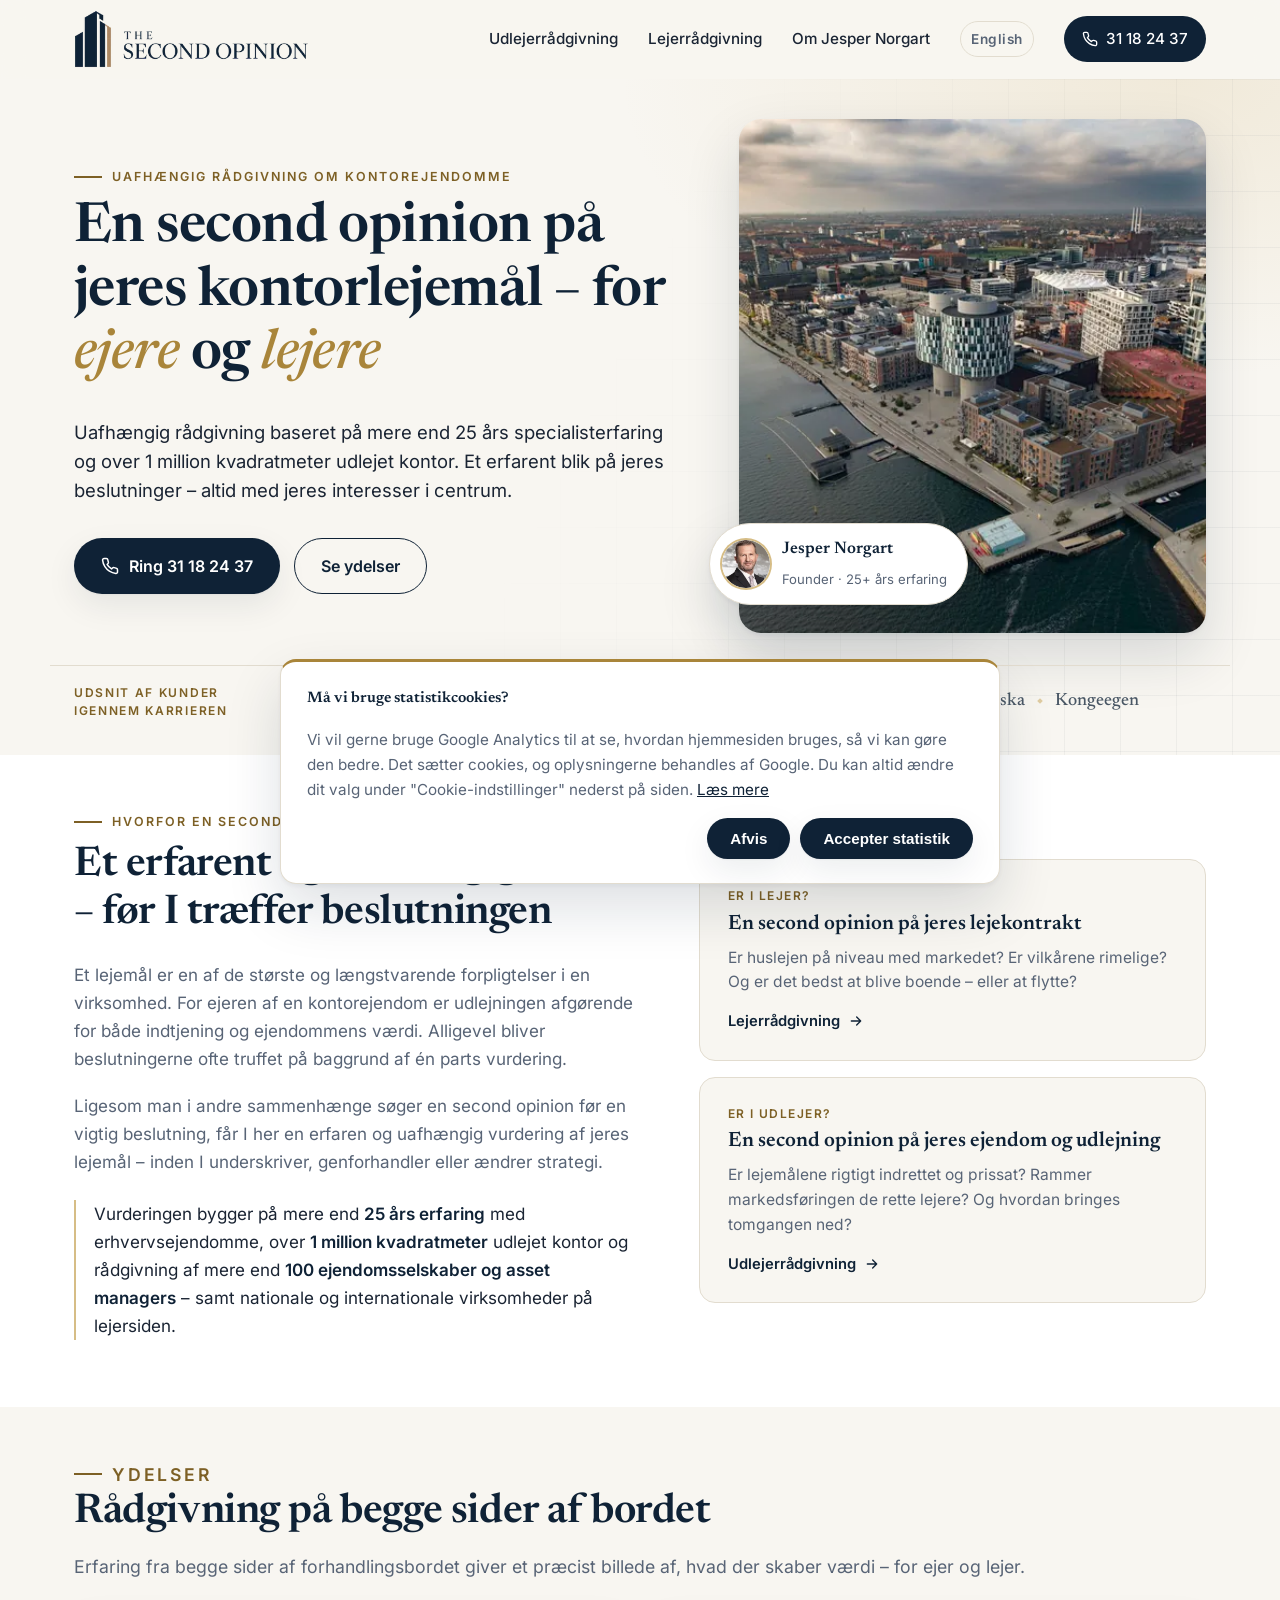
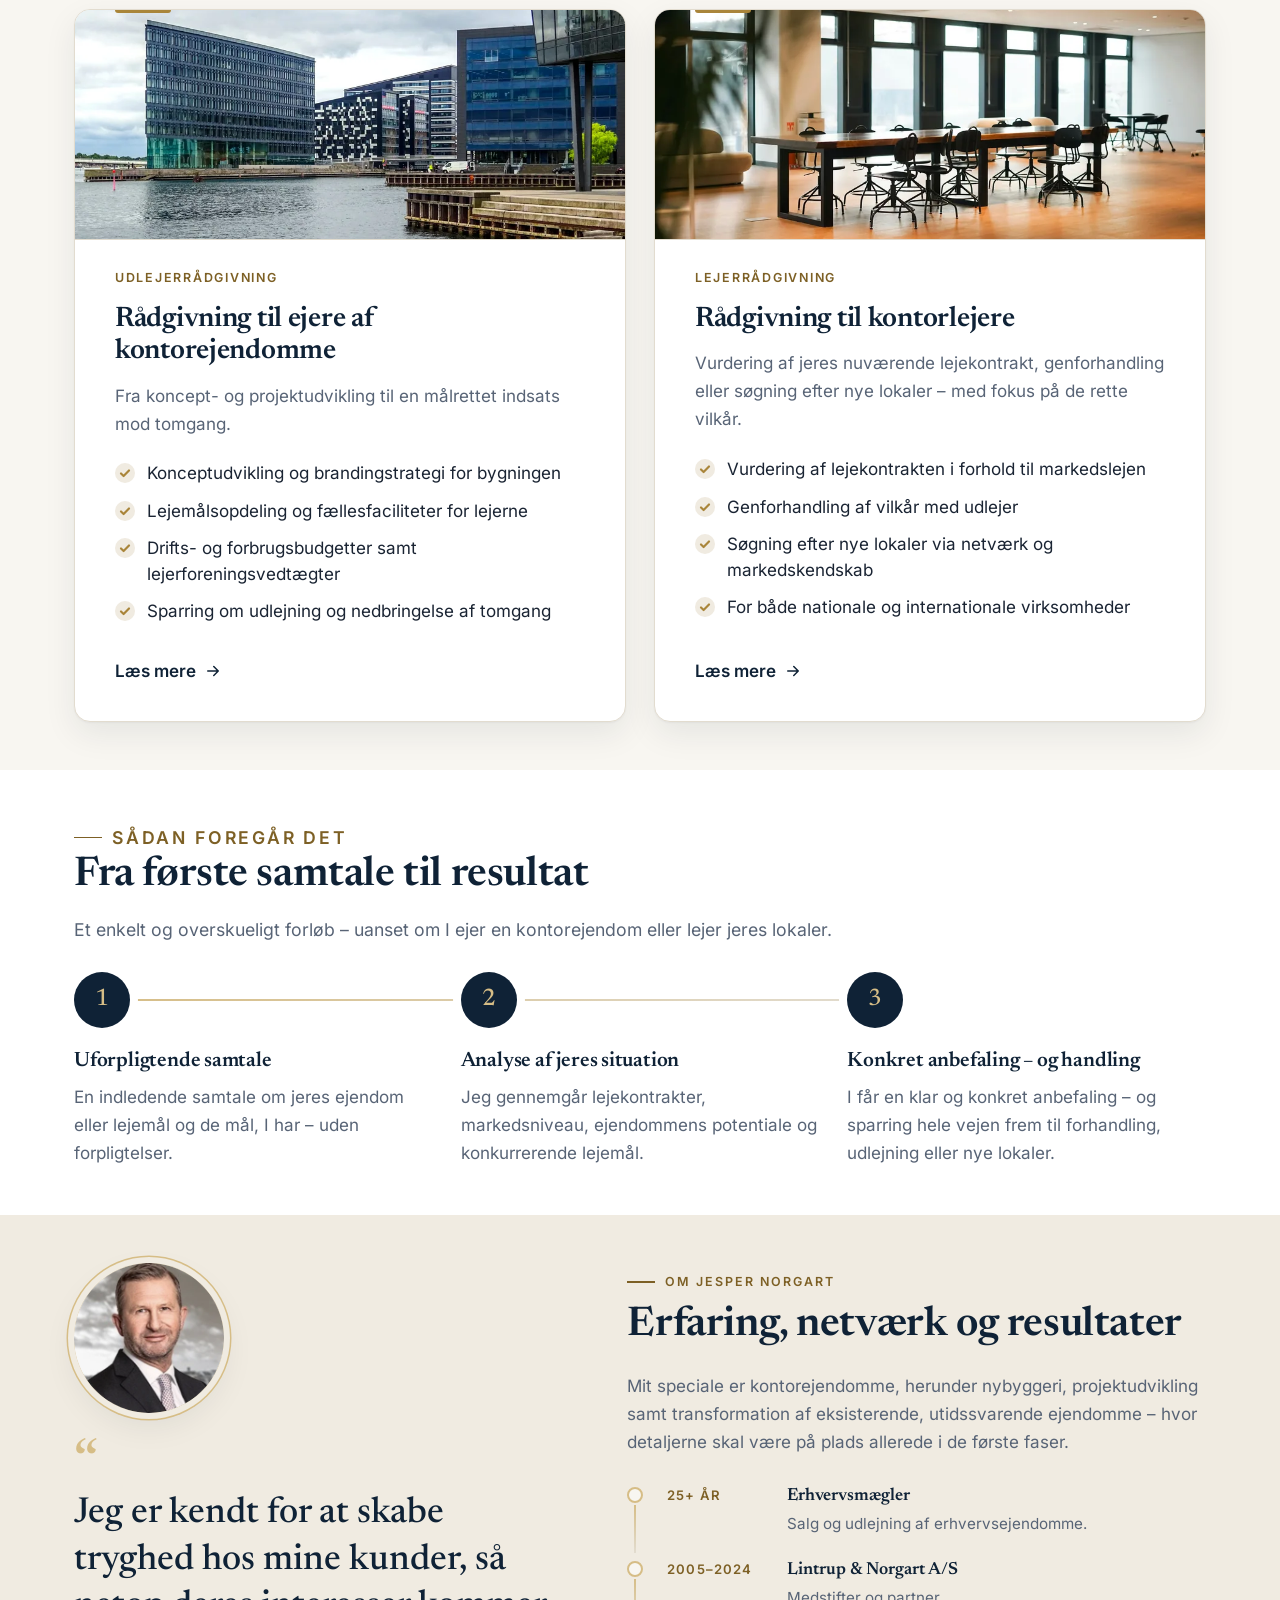
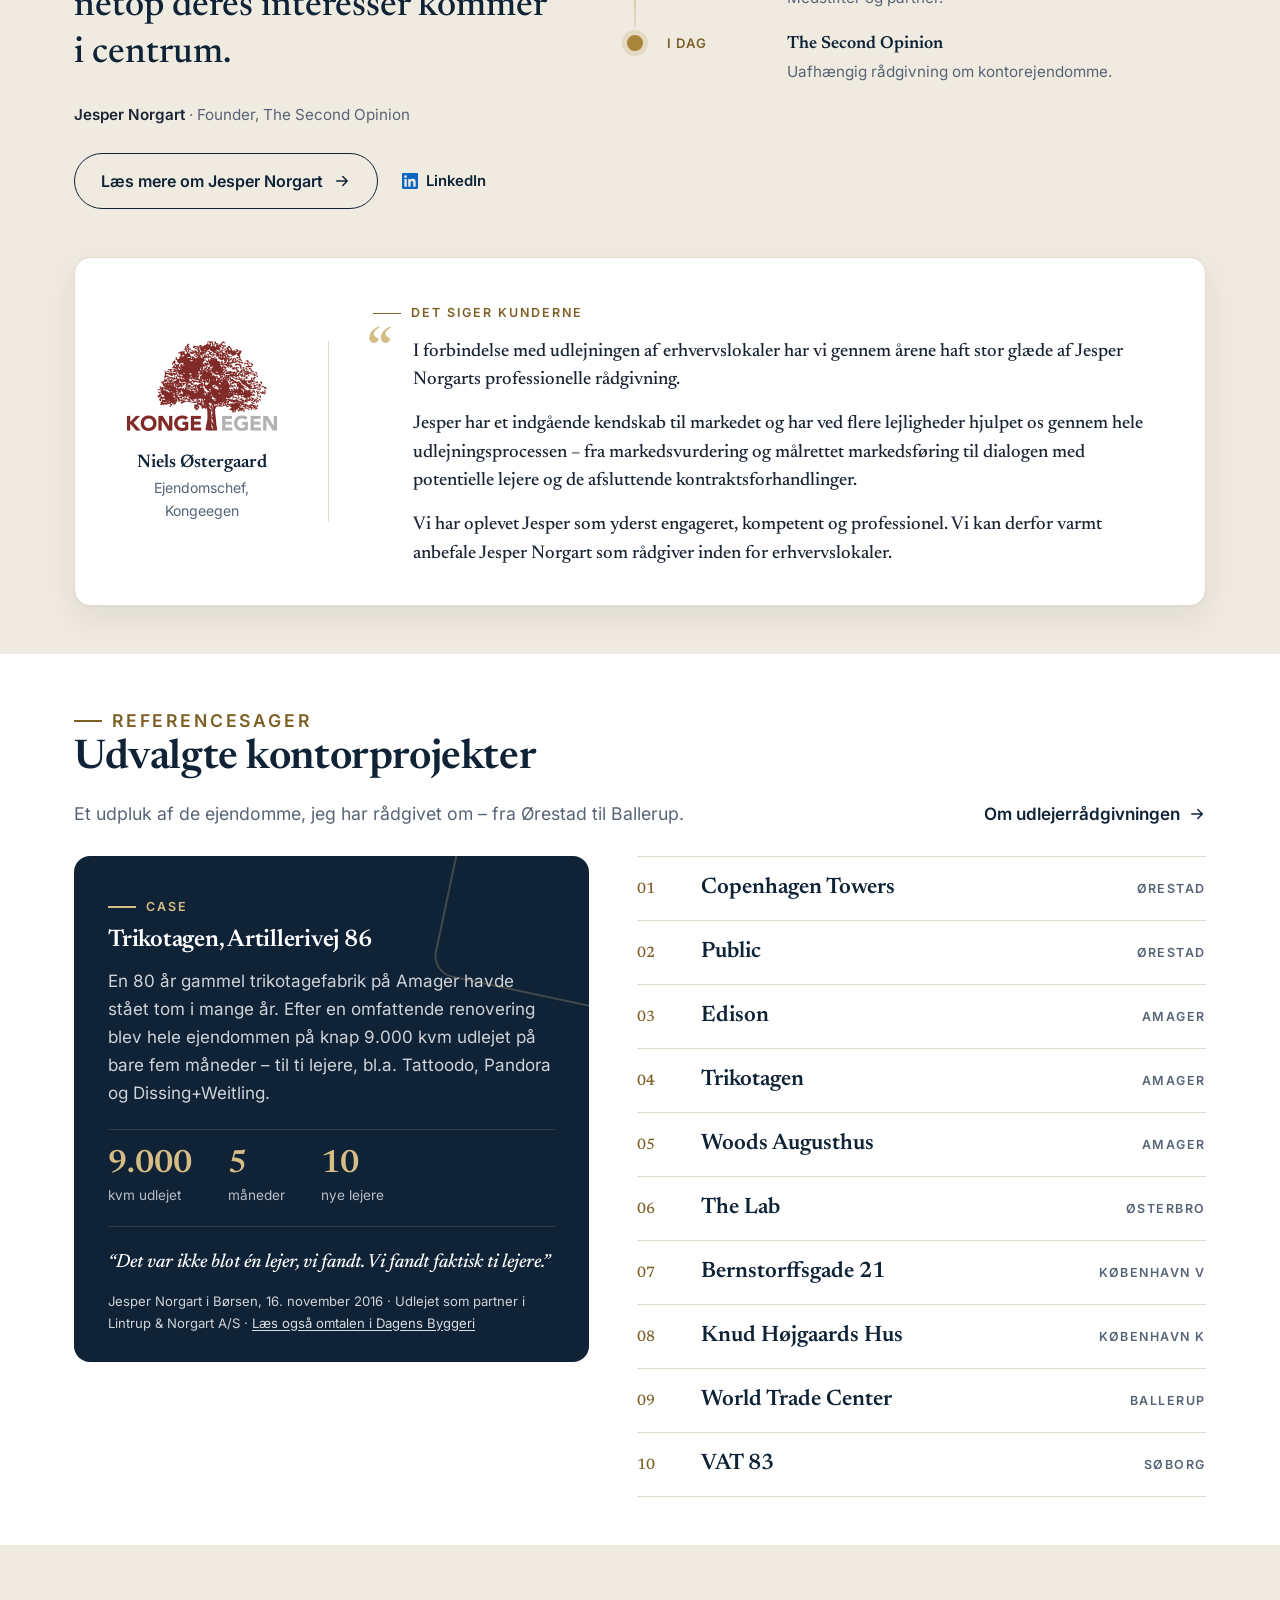
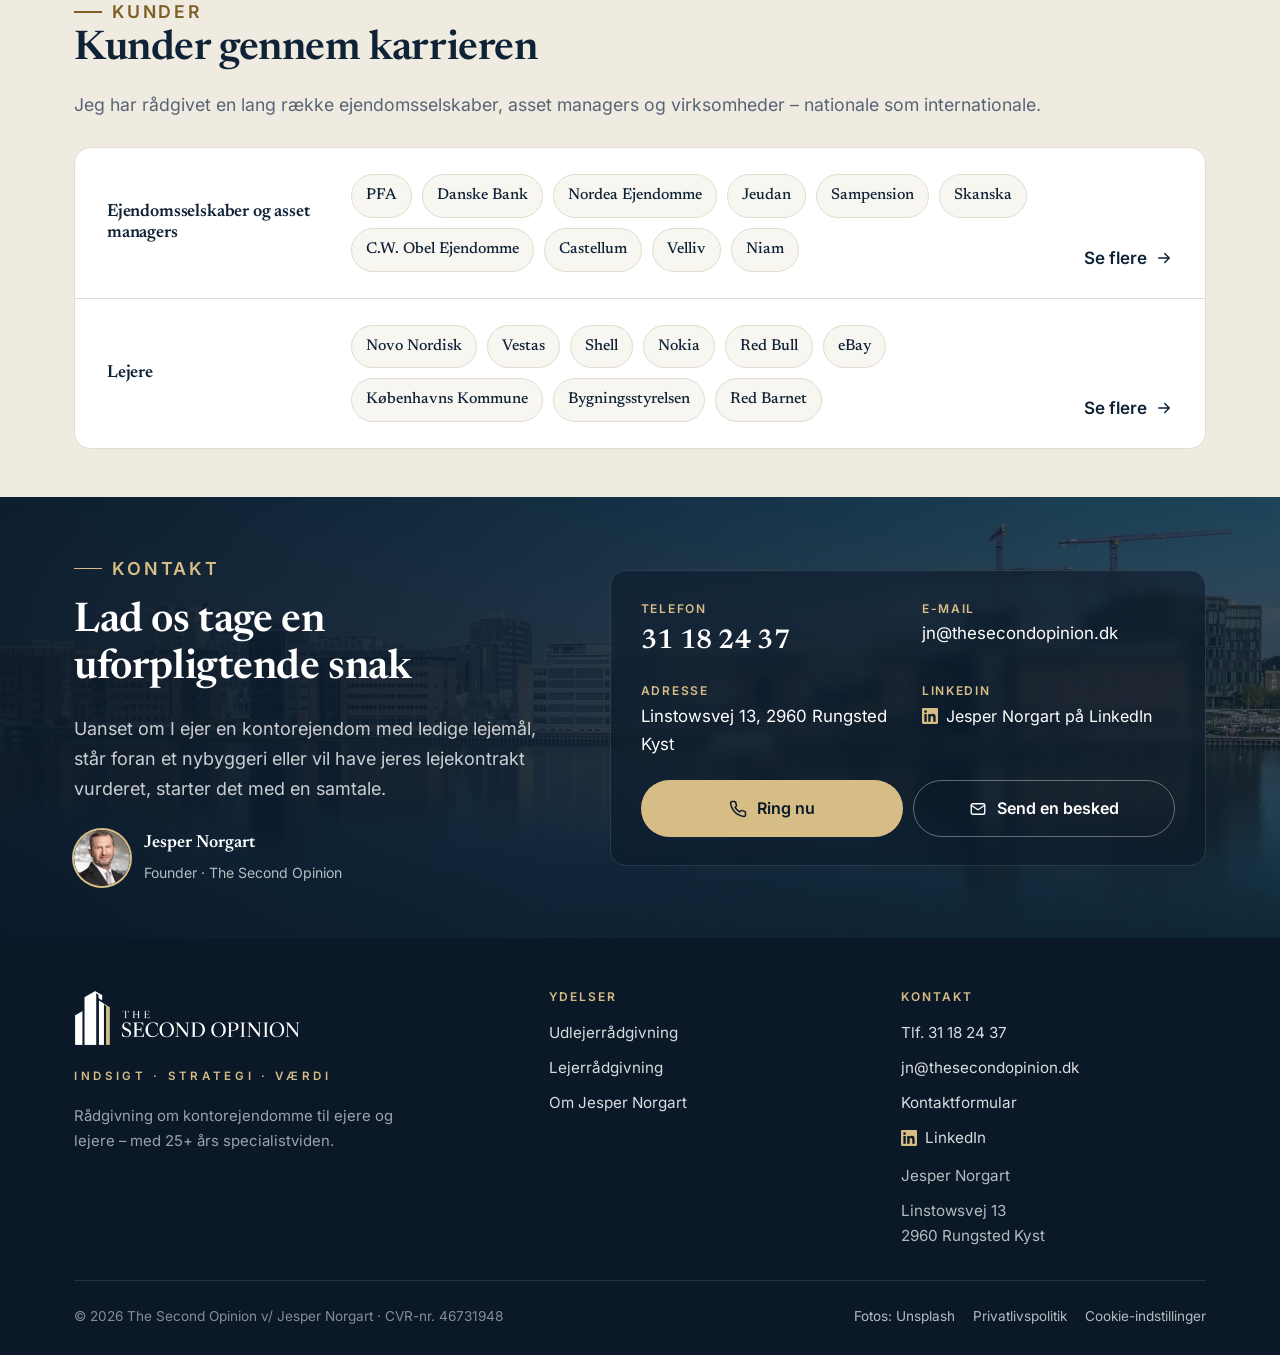
==== index.html @ 1f6c034c "Hurtigere LCP: hero-foto vises med det samme (ingen fade-in) Co-Authored-By: Claude Opus 5.5 <norepl" ====
<!DOCTYPE html>
<html lang="da" data-ga-id="G-QYL03WX1NE">
<head>
  <meta charset="UTF-8" />
  <meta name="viewport" content="width=device-width, initial-scale=1.0" />
  <title>The Second Opinion — Uafhængig rådgivning om kontorejendomme til ejere og lejere</title>
  <meta name="description" content="Uafhængig rådgivning om kontorejendomme til ejere og lejere. Over 25 års specialisterfaring og mere end 1 million kvadratmeter udlejet kontor – få en second opinion på jeres lejemål." />
  <link rel="canonical" href="https://thesecondopinion.dk/" />
  <meta name="theme-color" content="#0f2236" />
  <meta property="og:type" content="website" />
  <meta property="og:locale" content="da_DK" />
  <meta property="og:site_name" content="The Second Opinion" />
  <meta property="og:title" content="The Second Opinion — Uafhængig rådgivning om kontorejendomme til ejere og lejere" />
  <meta property="og:description" content="Uafhængig rådgivning om kontorejendomme til ejere og lejere. Over 25 års specialisterfaring og mere end 1 million kvadratmeter udlejet kontor – få en second opinion på jeres lejemål." />
  <meta property="og:url" content="https://thesecondopinion.dk/" />
  <meta property="og:image" content="https://thesecondopinion.dk/assets/og-image-v9.jpg" />
  <meta property="og:image:width" content="1200" />
  <meta property="og:image:height" content="630" />
  <meta name="twitter:card" content="summary_large_image" />
  <link rel="icon" type="image/png" sizes="32x32" href="/assets/favicon-32.png" />
  <link rel="icon" type="image/png" sizes="64x64" href="/assets/favicon-64.png" />
  <link rel="apple-touch-icon" href="/assets/apple-touch-icon.png" />
  <link rel="preload" href="/assets/fonts/inter-2.woff2" as="font" type="font/woff2" crossorigin />
  <link rel="preload" href="/assets/fonts/newsreader-6.woff2" as="font" type="font/woff2" crossorigin />
  <link rel="stylesheet" href="/style.min.css?v=dd72f97f" />
  <script>document.documentElement.classList.add('js');</script>
  <link rel="alternate" hreflang="da" href="https://thesecondopinion.dk/" />
  <link rel="alternate" hreflang="en" href="https://thesecondopinion.dk/en" />
  <link rel="preload" as="image" href="/assets/foto/nordhavn-1600.webp" imagesrcset="/assets/foto/nordhavn-640.webp 640w, /assets/foto/nordhavn-900.webp 900w, /assets/foto/nordhavn-1600.webp 1600w" imagesizes="(max-width: 960px) 92vw, 46vw" fetchpriority="high" />
  <script type="application/ld+json">{"@context": "https://schema.org", "@graph": [{"@type": "ProfessionalService", "@id": "https://thesecondopinion.dk/#organization", "name": "The Second Opinion", "alternateName": "The Second Opinion v/ Jesper Norgart", "description": "Uafhængig rådgivning om kontorejendomme til ejere og lejere i Danmark – udlejerrådgivning, lejerrådgivning, gennemgang og genforhandling af erhvervslejekontrakter samt søgning efter nye kontorlokaler. Over 25 års specialisterfaring og mere end 1 million kvadratmeter udlejet kontor.", "slogan": "En second opinion på jeres kontorlejemål – for ejere og lejere", "url": "https://thesecondopinion.dk/", "image": "https://thesecondopinion.dk/assets/og-image-v9.jpg", "logo": "https://thesecondopinion.dk/assets/logo.png", "telephone": "+4531182437", "email": "jn@thesecondopinion.dk", "vatID": "DK46731948", "taxID": "46731948", "address": {"@type": "PostalAddress", "streetAddress": "Linstowsvej 13", "postalCode": "2960", "addressLocality": "Rungsted Kyst", "addressCountry": "DK"}, "areaServed": [{"@type": "Country", "name": "Danmark"}, {"@type": "City", "name": "København"}], "availableLanguage": ["da", "en"], "founder": {"@id": "https://thesecondopinion.dk/om-jesper-norgart#jesper-norgart"}, "knowsAbout": ["Kontorejendomme", "Erhvervsudlejning", "Lejerrådgivning", "Udlejerrådgivning", "Erhvervslejekontrakter", "Genforhandling af erhvervslejemål", "Markedsleje for kontor", "Projektudvikling", "Nedbringelse af tomgang"], "hasOfferCatalog": {"@type": "OfferCatalog", "name": "Rådgivning om kontorejendomme", "itemListElement": [{"@type": "Offer", "itemOffered": {"@type": "Service", "name": "Udlejerrådgivning", "url": "https://thesecondopinion.dk/udlejerraadgivning"}}, {"@type": "Offer", "itemOffered": {"@type": "Service", "name": "Lejerrådgivning", "url": "https://thesecondopinion.dk/lejerraadgivning"}}]}}, {"@type": "WebSite", "@id": "https://thesecondopinion.dk/#website", "url": "https://thesecondopinion.dk/", "name": "The Second Opinion", "inLanguage": "da-DK", "publisher": {"@id": "https://thesecondopinion.dk/#organization"}}, {"@type": "Person", "@id": "https://thesecondopinion.dk/om-jesper-norgart#jesper-norgart", "name": "Jesper Norgart", "jobTitle": "Founder", "description": "Rådgiver med speciale i kontorejendomme og over 25 års erfaring med udlejning, projektudvikling og erhvervslejekontrakter. Medstifter og partner i Lintrup & Norgart A/S 2005–2024.", "url": "https://thesecondopinion.dk/om-jesper-norgart", "image": "https://thesecondopinion.dk/assets/jesper-norgart.jpg", "telephone": "+4531182437", "email": "jn@thesecondopinion.dk", "sameAs": ["https://www.linkedin.com/in/norgart"], "worksFor": {"@id": "https://thesecondopinion.dk/#organization"}, "knowsAbout": ["Kontorejendomme", "Erhvervsudlejning", "Lejerrådgivning", "Udlejerrådgivning", "Erhvervslejekontrakter", "Genforhandling af erhvervslejemål", "Markedsleje for kontor", "Projektudvikling", "Nedbringelse af tomgang"]}]}</script>
</head>
<body>
  <a class="skip-link" href="#indhold">Spring til indhold</a>

  <header class="site-header" id="site-header">
    <div class="wrap header-inner">
      <a href="/" class="brand" aria-label="The Second Opinion – forside"><img src="/assets/logo-v5.webp" width="406" height="100" alt="The Second Opinion" /></a>
      <nav class="main-nav" id="main-nav" aria-label="Hovedmenu">
        <a href="/udlejerraadgivning">Udlejerrådgivning</a>
        <a href="/lejerraadgivning">Lejerrådgivning</a>
        <a href="/om-jesper-norgart">Om Jesper Norgart</a>
        <a href="/en" class="lang-switch" hreflang="en" lang="en">English</a>
        <a href="tel:+4531182437" class="nav-cta"><svg viewBox="0 0 24 24" fill="none" stroke="currentColor" stroke-width="2" stroke-linecap="round" stroke-linejoin="round" aria-hidden="true"><path d="M22 16.92v3a2 2 0 0 1-2.18 2 19.79 19.79 0 0 1-8.63-3.07 19.5 19.5 0 0 1-6-6 19.79 19.79 0 0 1-3.07-8.67A2 2 0 0 1 4.11 2h3a2 2 0 0 1 2 1.72c.13.96.36 1.9.7 2.81a2 2 0 0 1-.45 2.11L8.09 9.91a16 16 0 0 0 6 6l1.27-1.27a2 2 0 0 1 2.11-.45c.91.34 1.85.57 2.81.7A2 2 0 0 1 22 16.92z"/></svg>31 18 24 37</a>
      </nav>
      <button class="nav-toggle" id="nav-toggle" aria-label="Åbn menu" aria-expanded="false" aria-controls="main-nav">
        <span></span><span></span><span></span>
      </button>
    </div>
  </header>

  <main id="indhold">
    <section class="hero">
      <div class="wrap hero-grid hero-solo hero-with-visual">
        <div class="hero-text">
          <p class="eyebrow reveal">Uafhængig rådgivning om kontorejendomme</p>
          <h1 class="reveal reveal-d1">En second opinion på jeres kontorlejemål – for <em>ejere</em> og <em>lejere</em></h1>
          <p class="lead reveal reveal-d2">
            Uafhængig rådgivning baseret på mere end 25 års specialisterfaring og over 1 million kvadratmeter
            udlejet kontor. Et erfarent blik på jeres beslutninger – altid med jeres interesser i centrum.
          </p>
          <div class="hero-actions reveal reveal-d3">
            <a class="btn btn-primary" href="tel:+4531182437"><svg viewBox="0 0 24 24" fill="none" stroke="currentColor" stroke-width="2" stroke-linecap="round" stroke-linejoin="round" aria-hidden="true"><path d="M22 16.92v3a2 2 0 0 1-2.18 2 19.79 19.79 0 0 1-8.63-3.07 19.5 19.5 0 0 1-6-6 19.79 19.79 0 0 1-3.07-8.67A2 2 0 0 1 4.11 2h3a2 2 0 0 1 2 1.72c.13.96.36 1.9.7 2.81a2 2 0 0 1-.45 2.11L8.09 9.91a16 16 0 0 0 6 6l1.27-1.27a2 2 0 0 1 2.11-.45c.91.34 1.85.57 2.81.7A2 2 0 0 1 22 16.92z"/></svg>Ring 31 18 24 37</a>
            <a class="btn btn-outline" href="#ydelser">Se ydelser</a>
          </div>
        </div>
        <div class="hero-visual">
          <img class="hero-photo" src="/assets/foto/nordhavn-1600.webp" srcset="/assets/foto/nordhavn-640.webp 640w, /assets/foto/nordhavn-900.webp 900w, /assets/foto/nordhavn-1600.webp 1600w" sizes="(max-width: 960px) 92vw, 46vw" width="1600" height="1196" alt="Kontorejendomme i Nordhavn, København" fetchpriority="high" />
          <a class="hero-card" href="/om-jesper-norgart">
            <img src="/assets/jesper-norgart-avatar.webp" width="56" height="56" alt="" />
            <span><strong>Jesper Norgart</strong><small>Founder · 25+ års erfaring</small></span>
          </a>
        </div>
      </div>
      <div class="wrap trust reveal">
        <span class="trust-label">Udsnit af kunder igennem karrieren</span>
        <ul class="trust-names">
          <li>PFA</li><li>Danske Bank</li><li>Nordea Ejendomme</li><li>Jeudan</li><li>Novo Nordisk</li><li>Vestas</li><li>Skanska</li><li>Kongeegen</li>
        </ul>
      </div>
    </section>

    <section class="section section-white so-why" aria-labelledby="why-titel">
      <div class="wrap so-why-grid">
        <div class="so-why-text reveal">
          <p class="eyebrow">Hvorfor en second opinion?</p>
          <h2 id="why-titel">Et erfarent og uafhængigt blik – før I træffer beslutningen</h2>
          <p>Et lejemål er en af de største og længstvarende forpligtelser i en virksomhed. For ejeren af en kontorejendom er udlejningen afgørende for både indtjening og ejendommens værdi. Alligevel bliver beslutningerne ofte truffet på baggrund af én parts vurdering.</p>
          <p>Ligesom man i andre sammenhænge søger en second opinion før en vigtig beslutning, får I her en erfaren og uafhængig vurdering af jeres lejemål – inden I underskriver, genforhandler eller ændrer strategi.</p>
          <p class="so-why-proof">Vurderingen bygger på mere end <strong>25 års erfaring</strong> med erhvervsejendomme, over <strong>1 million kvadratmeter</strong> udlejet kontor og rådgivning af mere end <strong>100 ejendomsselskaber og asset managers</strong> – samt nationale og internationale virksomheder på lejersiden.</p>
        </div>
        <div class="so-why-cards">
          <a class="so-why-card reveal" href="/lejerraadgivning">
            <small>Er I lejer?</small>
            <strong>En second opinion på jeres lejekontrakt</strong>
            <span>Er huslejen på niveau med markedet? Er vilkårene rimelige? Og er det bedst at blive boende – eller at flytte?</span>
            <em>Lejerrådgivning <svg viewBox="0 0 24 24" fill="none" stroke="currentColor" stroke-width="2" stroke-linecap="round" stroke-linejoin="round" aria-hidden="true"><path d="M5 12h14M13 6l6 6-6 6"/></svg></em>
          </a>
          <a class="so-why-card reveal reveal-d1" href="/udlejerraadgivning">
            <small>Er I udlejer?</small>
            <strong>En second opinion på jeres ejendom og udlejning</strong>
            <span>Er lejemålene rigtigt indrettet og prissat? Rammer markedsføringen de rette lejere? Og hvordan bringes tomgangen ned?</span>
            <em>Udlejerrådgivning <svg viewBox="0 0 24 24" fill="none" stroke="currentColor" stroke-width="2" stroke-linecap="round" stroke-linejoin="round" aria-hidden="true"><path d="M5 12h14M13 6l6 6-6 6"/></svg></em>
          </a>
        </div>
      </div>
    </section>

    <section class="section" id="ydelser" aria-labelledby="ydelser-titel">
      <div class="wrap">
        <div class="section-head reveal">
          <p class="eyebrow">Ydelser</p>
          <h2 id="ydelser-titel">Rådgivning på begge sider af bordet</h2>
          <p>Erfaring fra begge sider af forhandlingsbordet giver et præcist billede af, hvad der skaber værdi – for ejer og lejer.</p>
        </div>
        <div class="services">
          <a class="service-card reveal" href="/udlejerraadgivning">
            <div class="service-visual"><img src="/assets/foto/havn-900.webp" width="900" height="675" alt="" loading="lazy" /></div>
            <span class="service-label">Udlejerrådgivning</span>
            <h3>Rådgivning til ejere af kontorejendomme</h3>
            <p>Fra koncept- og projektudvikling til en målrettet indsats mod tomgang.</p>
            <ul class="tick-list">
            <li>Konceptudvikling og brandingstrategi for bygningen</li>
            <li>Lejemålsopdeling og fællesfaciliteter for lejerne</li>
            <li>Drifts- og forbrugsbudgetter samt lejerforeningsvedtægter</li>
            <li>Sparring om udlejning og nedbringelse af tomgang</li>
          </ul>
            <span class="read-more">Læs mere <svg viewBox="0 0 24 24" fill="none" stroke="currentColor" stroke-width="2" stroke-linecap="round" stroke-linejoin="round" aria-hidden="true"><path d="M5 12h14M13 6l6 6-6 6"/></svg></span>
          </a>
          <a class="service-card reveal reveal-d1" href="/lejerraadgivning">
            <div class="service-visual"><img src="/assets/foto/kontor-900.webp" width="900" height="600" alt="" loading="lazy" /></div>
            <span class="service-label">Lejerrådgivning</span>
            <h3>Rådgivning til kontorlejere</h3>
            <p>Vurdering af jeres nuværende lejekontrakt, genforhandling eller søgning efter nye lokaler – med fokus på de rette vilkår.</p>
            <ul class="tick-list">
            <li>Vurdering af lejekontrakten i forhold til markedslejen</li>
            <li>Genforhandling af vilkår med udlejer</li>
            <li>Søgning efter nye lokaler via netværk og markedskendskab</li>
            <li>For både nationale og internationale virksomheder</li>
          </ul>
            <span class="read-more">Læs mere <svg viewBox="0 0 24 24" fill="none" stroke="currentColor" stroke-width="2" stroke-linecap="round" stroke-linejoin="round" aria-hidden="true"><path d="M5 12h14M13 6l6 6-6 6"/></svg></span>
          </a>
        </div>
      </div>
    </section>

    <section class="section section-white process" aria-labelledby="proces-titel">
      <div class="wrap">
        <div class="section-head reveal">
          <p class="eyebrow">Sådan foregår det</p>
          <h2 id="proces-titel">Fra første samtale til resultat</h2>
          <p>Et enkelt og overskueligt forløb – uanset om I ejer en kontorejendom eller lejer jeres lokaler.</p>
        </div>
        <ol class="process-steps">
          <li class="reveal">
            <span class="process-no">1</span>
            <h3>Uforpligtende samtale</h3>
            <p>En indledende samtale om jeres ejendom eller lejemål og de mål, I har – uden forpligtelser.</p>
          </li>
          <li class="reveal reveal-d1">
            <span class="process-no">2</span>
            <h3>Analyse af jeres situation</h3>
            <p>Jeg gennemgår lejekontrakter, markedsniveau, ejendommens potentiale og konkurrerende lejemål.</p>
          </li>
          <li class="reveal reveal-d2">
            <span class="process-no">3</span>
            <h3>Konkret anbefaling – og handling</h3>
            <p>I får en klar og konkret anbefaling – og sparring hele vejen frem til forhandling, udlejning eller nye lokaler.</p>
          </li>
        </ol>
      </div>
    </section>

    <section class="section section-alt" id="om" aria-labelledby="om-titel">
      <div class="wrap about-grid">
        <div class="reveal about-quote">
          <img class="about-portrait" src="/assets/jesper-norgart-round.webp" width="320" height="320" alt="Jesper Norgart" loading="lazy" />
          <blockquote class="pull-quote">Jeg er kendt for at skabe tryghed hos mine kunder, så netop deres interesser kommer i centrum.</blockquote>
          <p class="pull-quote-by"><strong>Jesper Norgart</strong> · Founder, The Second Opinion</p>
          <div class="about-links">
            <a class="btn btn-outline" href="/om-jesper-norgart">Læs mere om Jesper Norgart <svg viewBox="0 0 24 24" fill="none" stroke="currentColor" stroke-width="2" stroke-linecap="round" stroke-linejoin="round" aria-hidden="true"><path d="M5 12h14M13 6l6 6-6 6"/></svg></a>
            <a class="li-link li-link-dark" href="https://www.linkedin.com/in/norgart" target="_blank" rel="noopener"><svg viewBox="0 0 24 24" fill="currentColor" aria-hidden="true"><path d="M20.45 20.45h-3.56v-5.57c0-1.33-.03-3.04-1.85-3.04-1.85 0-2.14 1.45-2.14 2.94v5.67H9.35V9h3.41v1.56h.05c.48-.9 1.64-1.85 3.37-1.85 3.6 0 4.27 2.37 4.27 5.46v6.28zM5.34 7.43a2.06 2.06 0 1 1 0-4.13 2.06 2.06 0 0 1 0 4.13zM7.12 20.45H3.56V9h3.56v11.45zM22.22 0H1.77C.79 0 0 .77 0 1.73v20.54C0 23.23.79 24 1.77 24h20.45c.98 0 1.78-.77 1.78-1.73V1.73C24 .77 23.2 0 22.22 0z"/></svg>LinkedIn</a>
          </div>
        </div>
        <div class="reveal reveal-d1">
          <p class="eyebrow">Om Jesper Norgart</p>
          <h2 id="om-titel">Erfaring, netværk og resultater</h2>
          <p>Mit speciale er kontorejendomme, herunder nybyggeri, projektudvikling samt transformation af eksisterende, utidssvarende ejendomme – hvor detaljerne skal være på plads allerede i de første faser.</p>
          <ol class="timeline timeline-mini">
            <li><span class="tl-when">25+ år</span><div class="tl-body"><strong>Erhvervsmægler</strong><p>Salg og udlejning af erhvervsejendomme.</p></div></li>
            <li><span class="tl-when">2005–2024</span><div class="tl-body"><strong>Lintrup &amp; Norgart A/S</strong><p>Medstifter og partner.</p></div></li>
            <li class="tl-now"><span class="tl-when">I dag</span><div class="tl-body"><strong>The Second Opinion</strong><p>Uafhængig rådgivning om kontorejendomme.</p></div></li>
          </ol>

        </div>
      </div>
      <div class="wrap testimonial-wrap">
        <figure class="testimonial reveal" aria-label="Udtalelse fra Kongeegen">
          <div class="testimonial-source">
            <img class="testimonial-logo" src="/assets/kongeegen-logo.png" width="300" height="180" alt="Kongeegen" loading="lazy" />
            <figcaption>
              <strong>Niels Østergaard</strong>
              <span>Ejendomschef, Kongeegen</span>
            </figcaption>
          </div>
          <div class="testimonial-body">
            <p class="eyebrow">Det siger kunderne</p>
            <blockquote class="testimonial-quote">
              <p>I forbindelse med udlejningen af erhvervslokaler har vi gennem årene haft stor glæde af Jesper Norgarts professionelle rådgivning.</p>
              <p>Jesper har et indgående kendskab til markedet og har ved flere lejligheder hjulpet os gennem hele udlejningsprocessen – fra markedsvurdering og målrettet markedsføring til dialogen med potentielle lejere og de afsluttende kontraktsforhandlinger.</p>
              <p>Vi har oplevet Jesper som yderst engageret, kompetent og professionel. Vi kan derfor varmt anbefale Jesper Norgart som rådgiver inden for erhvervslokaler.</p>
            </blockquote>
          </div>
        </figure>
      </div>
    </section>
    <section class="section section-white" aria-labelledby="ref-titel">
      <div class="wrap">
        <div class="section-head section-head-row reveal">
          <div>
            <p class="eyebrow">Referencesager</p>
            <h2 id="ref-titel">Udvalgte kontorprojekter</h2>
            <p>Et udpluk af de ejendomme, jeg har rådgivet om – fra Ørestad til Ballerup.</p>
          </div>
          <a class="read-more" href="/udlejerraadgivning">Om udlejerrådgivningen <svg viewBox="0 0 24 24" fill="none" stroke="currentColor" stroke-width="2" stroke-linecap="round" stroke-linejoin="round" aria-hidden="true"><path d="M5 12h14M13 6l6 6-6 6"/></svg></a>
        </div>
        <div class="ref-feature">

          <aside class="case reveal" aria-labelledby="case-titel">
            <p class="eyebrow">Case</p>
            <h3 id="case-titel">Trikotagen, Artillerivej 86</h3>
            <p>En 80 år gammel trikotagefabrik på Amager havde stået tom i mange år. Efter en omfattende renovering blev hele ejendommen på knap 9.000 kvm udlejet på bare fem måneder – til ti lejere, bl.a. Tattoodo, Pandora og Dissing+Weitling.</p>
            <ul class="case-stats">
              <li><strong>9.000</strong><span>kvm udlejet</span></li>
              <li><strong>5</strong><span>måneder</span></li>
              <li><strong>10</strong><span>nye lejere</span></li>
            </ul>
            <blockquote class="case-quote">“Det var ikke blot én lejer, vi fandt. Vi fandt faktisk ti lejere.”</blockquote>
            <p class="case-source">Jesper Norgart i Børsen, 16. november 2016 · Udlejet som partner i Lintrup &amp; Norgart A/S · <a href="https://www.dagensbyggeri.dk/artikel/90713-flot-fabriksrenovering-betod-hurtig-udlejning" target="_blank" rel="noopener">Læs også omtalen i Dagens Byggeri</a></p>
          </aside>

          <div class="reveal">
          <ol class="ref-list ref-list-single">
          <li><span class="ref-no">01</span><strong>Copenhagen Towers</strong><span class="ref-area">Ørestad</span></li>
          <li><span class="ref-no">02</span><strong>Public</strong><span class="ref-area">Ørestad</span></li>
          <li><span class="ref-no">03</span><strong>Edison</strong><span class="ref-area">Amager</span></li>
          <li><span class="ref-no">04</span><strong>Trikotagen</strong><span class="ref-area">Amager</span></li>
          <li><span class="ref-no">05</span><strong>Woods Augusthus</strong><span class="ref-area">Amager</span></li>
          <li><span class="ref-no">06</span><strong>The Lab</strong><span class="ref-area">Østerbro</span></li>
          <li><span class="ref-no">07</span><strong>Bernstorffsgade 21</strong><span class="ref-area">København V</span></li>
          <li><span class="ref-no">08</span><strong>Knud Højgaards Hus</strong><span class="ref-area">København K</span></li>
          <li><span class="ref-no">09</span><strong>World Trade Center</strong><span class="ref-area">Ballerup</span></li>
          <li><span class="ref-no">10</span><strong>VAT 83</strong><span class="ref-area">Søborg</span></li>
        </ol>
          </div>
        </div>
      </div>
    </section>

    <section class="section section-alt" aria-labelledby="kunder-titel">
      <div class="wrap">
        <div class="section-head reveal">
          <p class="eyebrow">Kunder</p>
          <h2 id="kunder-titel">Kunder gennem karrieren</h2>
          <p>Jeg har rådgivet en lang række ejendomsselskaber, asset managers og virksomheder – nationale som internationale.</p>
        </div>
        <div class="clients-compact reveal">
          <div class="clients-row">
            <h3>Ejendomsselskaber og asset managers</h3>
            <ul class="ref-pills"><li><strong>PFA</strong></li><li><strong>Danske Bank</strong></li><li><strong>Nordea Ejendomme</strong></li><li><strong>Jeudan</strong></li><li><strong>Sampension</strong></li><li><strong>Skanska</strong></li><li><strong>C.W. Obel Ejendomme</strong></li><li><strong>Castellum</strong></li><li><strong>Velliv</strong></li><li><strong>Niam</strong></li></ul>
            <a class="read-more" href="/udlejerraadgivning#kunder">Se flere <svg viewBox="0 0 24 24" fill="none" stroke="currentColor" stroke-width="2" stroke-linecap="round" stroke-linejoin="round" aria-hidden="true"><path d="M5 12h14M13 6l6 6-6 6"/></svg></a>
          </div>
          <div class="clients-row">
            <h3>Lejere</h3>
            <ul class="ref-pills"><li><strong>Novo Nordisk</strong></li><li><strong>Vestas</strong></li><li><strong>Shell</strong></li><li><strong>Nokia</strong></li><li><strong>Red Bull</strong></li><li><strong>eBay</strong></li><li><strong>Københavns Kommune</strong></li><li><strong>Bygningsstyrelsen</strong></li><li><strong>Red Barnet</strong></li></ul>
            <a class="read-more" href="/lejerraadgivning#kunder">Se flere <svg viewBox="0 0 24 24" fill="none" stroke="currentColor" stroke-width="2" stroke-linecap="round" stroke-linejoin="round" aria-hidden="true"><path d="M5 12h14M13 6l6 6-6 6"/></svg></a>
          </div>
        </div>
      </div>
    </section>

    <section class="cta" id="kontakt" aria-labelledby="kontakt-titel">
      <div class="wrap cta-inner">
        <div class="reveal">
          <p class="eyebrow">Kontakt</p>
          <h2 id="kontakt-titel">Lad os tage en uforpligtende snak</h2>
          <p>Uanset om I ejer en kontorejendom med ledige lejemål, står foran et nybyggeri eller vil have jeres lejekontrakt vurderet, starter det med en samtale.</p>
          <div class="cta-person">
            <img src="/assets/jesper-norgart-avatar.webp" width="56" height="56" alt="" loading="lazy" />
            <div><strong>Jesper Norgart</strong><span>Founder · The Second Opinion</span></div>
          </div>
        </div>
        <div class="cta-card reveal reveal-d1">
          <dl>
            <div>
              <dt>Telefon</dt>
              <dd><a class="cta-phone" href="tel:+4531182437">31 18 24 37</a></dd>
            </div>
            <div>
              <dt>E-mail</dt>
              <dd><a class="cta-mail" href="mailto:jn@thesecondopinion.dk">jn@thesecondopinion.dk</a></dd>
            </div>
            <div>
              <dt>Adresse</dt>
              <dd>Linstowsvej 13, 2960 Rungsted Kyst</dd>
            </div>
            <div>
              <dt>LinkedIn</dt>
              <dd><a class="li-link" href="https://www.linkedin.com/in/norgart" target="_blank" rel="noopener"><svg viewBox="0 0 24 24" fill="currentColor" aria-hidden="true"><path d="M20.45 20.45h-3.56v-5.57c0-1.33-.03-3.04-1.85-3.04-1.85 0-2.14 1.45-2.14 2.94v5.67H9.35V9h3.41v1.56h.05c.48-.9 1.64-1.85 3.37-1.85 3.6 0 4.27 2.37 4.27 5.46v6.28zM5.34 7.43a2.06 2.06 0 1 1 0-4.13 2.06 2.06 0 0 1 0 4.13zM7.12 20.45H3.56V9h3.56v11.45zM22.22 0H1.77C.79 0 0 .77 0 1.73v20.54C0 23.23.79 24 1.77 24h20.45c.98 0 1.78-.77 1.78-1.73V1.73C24 .77 23.2 0 22.22 0z"/></svg>Jesper Norgart på LinkedIn</a></dd>
            </div>
          </dl>
          <div class="cta-buttons">
            <a class="btn btn-gold" href="tel:+4531182437"><svg viewBox="0 0 24 24" fill="none" stroke="currentColor" stroke-width="2" stroke-linecap="round" stroke-linejoin="round" aria-hidden="true"><path d="M22 16.92v3a2 2 0 0 1-2.18 2 19.79 19.79 0 0 1-8.63-3.07 19.5 19.5 0 0 1-6-6 19.79 19.79 0 0 1-3.07-8.67A2 2 0 0 1 4.11 2h3a2 2 0 0 1 2 1.72c.13.96.36 1.9.7 2.81a2 2 0 0 1-.45 2.11L8.09 9.91a16 16 0 0 0 6 6l1.27-1.27a2 2 0 0 1 2.11-.45c.91.34 1.85.57 2.81.7A2 2 0 0 1 22 16.92z"/></svg>Ring nu</a>
            <a class="btn btn-ghost-light" href="/kontakt"><svg viewBox="0 0 24 24" fill="none" stroke="currentColor" stroke-width="1.8" stroke-linecap="round" stroke-linejoin="round" aria-hidden="true"><rect x="3" y="5" width="18" height="14" rx="2"/><path d="m3 7 9 6 9-6"/></svg>Send en besked</a>
          </div>
        </div>
      </div>
    </section>
  </main>

  <footer class="site-footer">
    <div class="wrap">
      <div class="footer-grid">
        <div>
          <a href="/" class="brand brand-footer" aria-label="The Second Opinion – forside"><img src="/assets/logo-v5-light.webp" width="406" height="100" alt="The Second Opinion" loading="lazy" /></a>
          <p class="footer-tagline">Indsigt · Strategi · Værdi</p>
          <p class="footer-about">Rådgivning om kontorejendomme til ejere og lejere – med 25+ års specialistviden.</p>
        </div>
        <div>
          <h2>Ydelser</h2>
          <ul class="footer-links">
            <li><a href="/udlejerraadgivning">Udlejerrådgivning</a></li>
            <li><a href="/lejerraadgivning">Lejerrådgivning</a></li>
            <li><a href="/om-jesper-norgart">Om Jesper Norgart</a></li>
          </ul>
        </div>
        <div>
          <h2>Kontakt</h2>
          <ul class="footer-links">
            <li><a href="tel:+4531182437">Tlf. 31 18 24 37</a></li>
            <li><a href="mailto:jn@thesecondopinion.dk">jn@thesecondopinion.dk</a></li>
            <li><a href="/kontakt">Kontaktformular</a></li>
            <li><a class="li-link" href="https://www.linkedin.com/in/norgart" target="_blank" rel="noopener"><svg viewBox="0 0 24 24" fill="currentColor" aria-hidden="true"><path d="M20.45 20.45h-3.56v-5.57c0-1.33-.03-3.04-1.85-3.04-1.85 0-2.14 1.45-2.14 2.94v5.67H9.35V9h3.41v1.56h.05c.48-.9 1.64-1.85 3.37-1.85 3.6 0 4.27 2.37 4.27 5.46v6.28zM5.34 7.43a2.06 2.06 0 1 1 0-4.13 2.06 2.06 0 0 1 0 4.13zM7.12 20.45H3.56V9h3.56v11.45zM22.22 0H1.77C.79 0 0 .77 0 1.73v20.54C0 23.23.79 24 1.77 24h20.45c.98 0 1.78-.77 1.78-1.73V1.73C24 .77 23.2 0 22.22 0z"/></svg>LinkedIn</a></li>
            <li>Jesper Norgart</li>
            <li>Linstowsvej 13<br />2960 Rungsted Kyst</li>
          </ul>
        </div>
      </div>
      <div class="footer-bottom">
        <span>© <span id="year">2026</span> The Second Opinion v/ Jesper Norgart · CVR-nr. 46731948</span>
        <span class="footer-legal"><a href="https://unsplash.com" target="_blank" rel="noopener" title="Fotos: Frederik Wordenskjold, Nikolai Kolosov, JIRAN FAMILY og Mads Eneqvist via Unsplash">Fotos: Unsplash</a>
          <a href="/privatlivspolitik">Privatlivspolitik</a><button type="button" class="link-button" data-cookie-settings hidden>Cookie-indstillinger</button></span>
      </div>
    </div>
  </footer>

  <script src="/src/main.js" defer></script>
</body>
</html>
---- style.min.css ----
@font-face{font-family:'Inter';font-style:normal;font-weight:400;font-display:swap;src:url(/assets/fonts/inter-1.woff2) format('woff2');unicode-range:U+0100-02BA,U+02BD-02C5,U+02C7-02CC,U+02CE-02D7,U+02DD-02FF,U+0304,U+0308,U+0329,U+1D00-1DBF,U+1E00-1E9F,U+1EF2-1EFF,U+2020,U+20A0-20AB,U+20AD-20C4,U+2113,U+2C60-2C7F,U+A720-A7FF}@font-face{font-family:'Inter';font-style:normal;font-weight:400;font-display:swap;src:url(/assets/fonts/inter-2.woff2) format('woff2');unicode-range:U+0000-00FF,U+0131,U+0152-0153,U+02BB-02BC,U+02C6,U+02DA,U+02DC,U+0304,U+0308,U+0329,U+2000-206F,U+20AC,U+2122,U+2191,U+2193,U+2212,U+2215,U+FEFF,U+FFFD}@font-face{font-family:'Inter';font-style:normal;font-weight:500;font-display:swap;src:url(/assets/fonts/inter-1.woff2) format('woff2');unicode-range:U+0100-02BA,U+02BD-02C5,U+02C7-02CC,U+02CE-02D7,U+02DD-02FF,U+0304,U+0308,U+0329,U+1D00-1DBF,U+1E00-1E9F,U+1EF2-1EFF,U+2020,U+20A0-20AB,U+20AD-20C4,U+2113,U+2C60-2C7F,U+A720-A7FF}@font-face{font-family:'Inter';font-style:normal;font-weight:500;font-display:swap;src:url(/assets/fonts/inter-2.woff2) format('woff2');unicode-range:U+0000-00FF,U+0131,U+0152-0153,U+02BB-02BC,U+02C6,U+02DA,U+02DC,U+0304,U+0308,U+0329,U+2000-206F,U+20AC,U+2122,U+2191,U+2193,U+2212,U+2215,U+FEFF,U+FFFD}@font-face{font-family:'Inter';font-style:normal;font-weight:600;font-display:swap;src:url(/assets/fonts/inter-1.woff2) format('woff2');unicode-range:U+0100-02BA,U+02BD-02C5,U+02C7-02CC,U+02CE-02D7,U+02DD-02FF,U+0304,U+0308,U+0329,U+1D00-1DBF,U+1E00-1E9F,U+1EF2-1EFF,U+2020,U+20A0-20AB,U+20AD-20C4,U+2113,U+2C60-2C7F,U+A720-A7FF}@font-face{font-family:'Inter';font-style:normal;font-weight:600;font-display:swap;src:url(/assets/fonts/inter-2.woff2) format('woff2');unicode-range:U+0000-00FF,U+0131,U+0152-0153,U+02BB-02BC,U+02C6,U+02DA,U+02DC,U+0304,U+0308,U+0329,U+2000-206F,U+20AC,U+2122,U+2191,U+2193,U+2212,U+2215,U+FEFF,U+FFFD}@font-face{font-family:'Newsreader';font-style:italic;font-weight:500;font-display:swap;src:url(/assets/fonts/newsreader-3.woff2) format('woff2');unicode-range:U+0100-02BA,U+02BD-02C5,U+02C7-02CC,U+02CE-02D7,U+02DD-02FF,U+0304,U+0308,U+0329,U+1D00-1DBF,U+1E00-1E9F,U+1EF2-1EFF,U+2020,U+20A0-20AB,U+20AD-20C4,U+2113,U+2C60-2C7F,U+A720-A7FF}@font-face{font-family:'Newsreader';font-style:italic;font-weight:500;font-display:swap;src:url(/assets/fonts/newsreader-4.woff2) format('woff2');unicode-range:U+0000-00FF,U+0131,U+0152-0153,U+02BB-02BC,U+02C6,U+02DA,U+02DC,U+0304,U+0308,U+0329,U+2000-206F,U+20AC,U+2122,U+2191,U+2193,U+2212,U+2215,U+FEFF,U+FFFD}@font-face{font-family:'Newsreader';font-style:normal;font-weight:500;font-display:swap;src:url(/assets/fonts/newsreader-5.woff2) format('woff2');unicode-range:U+0100-02BA,U+02BD-02C5,U+02C7-02CC,U+02CE-02D7,U+02DD-02FF,U+0304,U+0308,U+0329,U+1D00-1DBF,U+1E00-1E9F,U+1EF2-1EFF,U+2020,U+20A0-20AB,U+20AD-20C4,U+2113,U+2C60-2C7F,U+A720-A7FF}@font-face{font-family:'Newsreader';font-style:normal;font-weight:500;font-display:swap;src:url(/assets/fonts/newsreader-6.woff2) format('woff2');unicode-range:U+0000-00FF,U+0131,U+0152-0153,U+02BB-02BC,U+02C6,U+02DA,U+02DC,U+0304,U+0308,U+0329,U+2000-206F,U+20AC,U+2122,U+2191,U+2193,U+2212,U+2215,U+FEFF,U+FFFD}@font-face{font-family:'Newsreader';font-style:normal;font-weight:600;font-display:swap;src:url(/assets/fonts/newsreader-5.woff2) format('woff2');unicode-range:U+0100-02BA,U+02BD-02C5,U+02C7-02CC,U+02CE-02D7,U+02DD-02FF,U+0304,U+0308,U+0329,U+1D00-1DBF,U+1E00-1E9F,U+1EF2-1EFF,U+2020,U+20A0-20AB,U+20AD-20C4,U+2113,U+2C60-2C7F,U+A720-A7FF}@font-face{font-family:'Newsreader';font-style:normal;font-weight:600;font-display:swap;src:url(/assets/fonts/newsreader-6.woff2) format('woff2');unicode-range:U+0000-00FF,U+0131,U+0152-0153,U+02BB-02BC,U+02C6,U+02DA,U+02DC,U+0304,U+0308,U+0329,U+2000-206F,U+20AC,U+2122,U+2191,U+2193,U+2212,U+2215,U+FEFF,U+FFFD}:root{--navy:#0f2236;--navy-2:#173350;--navy-deep:#0a1828;--ink:#1a2433;--muted:#586476;--paper:#f8f6f1;--paper-2:#f0ebe1;--white:#ffffff;--gold:#a9853a;--gold-2:#d6bd86;--line:#e2dccf;--radius:16px;--radius-sm:10px;--shadow:0 1px 2px rgba(15,34,54,0.04),0 12px 32px rgba(15,34,54,0.08);--shadow-lg:0 2px 4px rgba(15,34,54,0.05),0 24px 56px rgba(15,34,54,0.14);--serif:'Newsreader',Georgia,'Times New Roman',serif;--sans:'Inter',-apple-system,BlinkMacSystemFont,'Segoe UI',sans-serif;--header-h:78px;color-scheme:light}*,*::before,*::after{box-sizing:border-box}html{scroll-behavior:smooth;scroll-padding-top:calc(var(--header-h) + 16px)}body{margin:0;background:var(--paper);color:var(--ink);font-family:var(--sans);font-size:1.0625rem;line-height:1.65;-webkit-font-smoothing:antialiased;text-rendering:optimizeLegibility}img{max-width:100%;display:block}h1,h2,h3{font-family:var(--serif);font-weight:600;line-height:1.15;letter-spacing:-0.01em;color:var(--navy);margin:0 0 0.55em}h1{font-size:clamp(2.2rem,4.6vw,3.6rem)}h2{font-size:clamp(1.75rem,3.2vw,2.6rem)}h3{font-size:1.25rem}p{margin:0 0 1.1em;color:var(--muted)}a{color:inherit}:focus-visible{outline:2px solid var(--gold);outline-offset:3px;border-radius:4px}.wrap{max-width:1180px;margin:0 auto;padding:0 24px}.narrow{max-width:760px}.eyebrow{display:inline-flex;align-items:center;gap:10px;margin:0 0 1.1em;font-size:0.78rem;font-weight:600;letter-spacing:0.16em;text-transform:uppercase;color:var(--gold)}.eyebrow::before{content:'';width:28px;height:1.5px;background:currentColor}.lead{font-size:1.2rem;line-height:1.6;color:var(--ink)}.skip-link{position:absolute;left:16px;top:-60px;z-index:100;padding:10px 16px;background:var(--navy);color:#fff;border-radius:var(--radius-sm);text-decoration:none}.skip-link:focus{top:12px}.btn{display:inline-flex;align-items:center;gap:10px;padding:14px 26px;border-radius:999px;border:1.5px solid transparent;font-weight:600;font-size:1rem;text-decoration:none;cursor:pointer;transition:transform 0.18s ease,background 0.18s ease,color 0.18s ease,border-color 0.18s ease,box-shadow 0.18s ease}.btn:hover{transform:translateY(-1px)}.btn svg{width:18px;height:18px;flex:none}.btn-primary{background:var(--navy);color:#fff;box-shadow:var(--shadow)}.btn-primary:hover{background:var(--navy-deep)}.btn-outline{border-color:var(--navy);color:var(--navy)}.btn-outline:hover{background:var(--navy);color:#fff}.btn-gold{background:var(--gold-2);color:var(--navy-deep)}.btn-gold:hover{background:#e3cd9d}.site-header{position:sticky;top:0;z-index:50;background:rgba(248,246,241,0.88);backdrop-filter:saturate(180%) blur(12px);-webkit-backdrop-filter:saturate(180%) blur(12px);border-bottom:1px solid transparent;transition:border-color 0.2s ease,box-shadow 0.2s ease}.site-header.scrolled{border-bottom-color:var(--line);box-shadow:0 6px 24px rgba(15,34,54,0.06)}.header-inner{display:flex;align-items:center;justify-content:space-between;height:var(--header-h)}.brand{display:inline-flex;align-items:center;gap:12px;text-decoration:none}.brand-mark{width:40px;height:40px;flex:none}.brand-text{display:flex;flex-direction:column;line-height:1.1}.brand-name{font-family:var(--serif);font-size:1.28rem;font-weight:600;color:var(--navy);letter-spacing:-0.01em}.brand-sub{margin-top:3px;font-size:0.66rem;font-weight:600;letter-spacing:0.22em;text-transform:uppercase;color:var(--gold)}.main-nav{display:flex;align-items:center;gap:30px}.main-nav a{position:relative;font-size:0.95rem;font-weight:500;color:var(--ink);text-decoration:none}.main-nav a:not(.nav-cta)::after{content:'';position:absolute;left:0;right:0;bottom:-6px;height:1.5px;background:var(--gold);transform:scaleX(0);transform-origin:left;transition:transform 0.2s ease}.main-nav a:not(.nav-cta):hover::after,.main-nav a[aria-current="page"]::after{transform:scaleX(1)}.nav-cta{display:inline-flex;align-items:center;gap:8px;padding:10px 18px;border-radius:999px;background:var(--navy);color:#fff !important}.nav-cta:hover{background:var(--navy-deep)}.nav-cta svg{width:16px;height:16px}.nav-toggle{display:none;flex-direction:column;justify-content:center;gap:5px;width:44px;height:44px;padding:10px;margin-right:-10px;background:none;border:0;cursor:pointer}.nav-toggle span{display:block;height:2px;background:var(--navy);border-radius:2px;transition:transform 0.2s ease,opacity 0.2s ease}.nav-toggle[aria-expanded="true"] span:nth-child(1){transform:translateY(7px) rotate(45deg)}.nav-toggle[aria-expanded="true"] span:nth-child(2){opacity:0}.nav-toggle[aria-expanded="true"] span:nth-child(3){transform:translateY(-7px) rotate(-45deg)}.hero{position:relative;overflow:hidden;padding:72px 0 96px;background:radial-gradient(900px 480px at 92% 0%,rgba(214,189,134,0.22),transparent 62%),var(--paper)}.hero::after{content:'';position:absolute;inset:0;background-image:linear-gradient(to right,rgba(15,34,54,0.045) 1px,transparent 1px),linear-gradient(to bottom,rgba(15,34,54,0.045) 1px,transparent 1px);background-size:56px 56px;-webkit-mask-image:linear-gradient(115deg,transparent 45%,#000 85%);mask-image:linear-gradient(115deg,transparent 45%,#000 85%);pointer-events:none}.hero-grid{position:relative;z-index:1;display:grid;grid-template-columns:1.25fr 0.75fr;gap:72px;align-items:center}.hero h1{max-width:620px}.hero h1 em{font-style:italic;font-weight:500;color:var(--gold)}.hero .lead{max-width:560px}.hero-actions{display:flex;flex-wrap:wrap;gap:14px;margin-top:32px}.hero-figure{position:relative;margin:0;justify-self:end;width:100%;max-width:380px}.hero-figure::before{content:'';position:absolute;inset:0;transform:translate(22px,-22px);border:2px solid var(--gold-2);border-radius:var(--radius)}.hero-figure img{position:relative;width:100%;height:auto;border-radius:var(--radius);box-shadow:var(--shadow-lg)}.hero-figure figcaption{position:absolute;left:-28px;bottom:28px;padding:14px 20px;background:var(--white);border-radius:var(--radius-sm);box-shadow:var(--shadow);line-height:1.3}.hero-figure figcaption strong{display:block;font-family:var(--serif);font-size:1.05rem;color:var(--navy)}.hero-figure figcaption span{font-size:0.82rem;color:var(--muted)}.stats{background:var(--navy);color:#fff}.stats-grid{display:grid;grid-template-columns:repeat(4,1fr);margin:0;padding:0;list-style:none}.stats-grid li{padding:40px 28px;border-left:1px solid rgba(255,255,255,0.1)}.stats-grid li:first-child{border-left:0;padding-left:0}.stat-num{display:block;font-family:var(--serif);font-size:clamp(2rem,3.4vw,2.75rem);font-weight:600;line-height:1;color:var(--gold-2)}.stat-label{display:block;margin-top:10px;font-size:0.95rem;line-height:1.45;color:rgba(255,255,255,0.78)}.section{padding:104px 0}.section-alt{background:var(--paper-2)}.section-head{margin-bottom:52px}.section-head p{font-size:1.1rem}.section-head-row{display:flex;align-items:flex-end;justify-content:space-between;gap:32px;flex-wrap:wrap;max-width:none}.services{display:grid;grid-template-columns:repeat(2,1fr);gap:28px}.service-card{position:relative;display:flex;flex-direction:column;padding:44px 40px 36px;background:var(--white);border:1px solid var(--line);border-radius:var(--radius);box-shadow:var(--shadow);text-decoration:none;transition:transform 0.2s ease,box-shadow 0.2s ease,border-color 0.2s ease}.service-card::before{content:'';position:absolute;left:40px;top:0;width:56px;height:3px;background:var(--gold);border-radius:0 0 3px 3px}.service-card:hover{transform:translateY(-4px);box-shadow:var(--shadow-lg);border-color:#d4ccbb}.service-label{font-size:0.78rem;font-weight:600;letter-spacing:0.14em;text-transform:uppercase;color:var(--gold);margin-bottom:14px}.service-card h3{font-size:clamp(1.45rem,2.2vw,1.8rem);margin-bottom:0.5em}.service-card p{margin-bottom:1.4em}.tick-list{list-style:none;margin:0 0 32px;padding:0;display:grid;gap:12px}.tick-list li{position:relative;padding-left:32px;color:var(--ink);line-height:1.5}.tick-list li::before{content:'';position:absolute;left:0;top:2px;width:20px;height:20px;border-radius:50%;background:var(--paper-2) url("data:image/svg+xml,%3Csvg xmlns='http://www.w3.org/2000/svg' viewBox='0 0 20 20' fill='none' stroke='%23a9853a' stroke-width='2.2' stroke-linecap='round' stroke-linejoin='round'%3E%3Cpath d='M6 10.5l2.6 2.5L14 7.5'/%3E%3C/svg%3E") center / 20px no-repeat}.read-more{display:inline-flex;align-items:center;gap:8px;margin-top:auto;font-weight:600;color:var(--navy)}.read-more svg{width:18px;height:18px;transition:transform 0.2s ease}.service-card:hover .read-more svg,.read-more:hover svg{transform:translateX(4px)}a.read-more{text-decoration:none}.about-grid{display:grid;grid-template-columns:0.9fr 1.1fr;gap:80px;align-items:start}.pull-quote{margin:0;padding:0;font-family:var(--serif);font-size:clamp(1.6rem,2.8vw,2.25rem);font-weight:500;line-height:1.3;color:var(--navy)}.pull-quote::before{content:'“';display:block;font-size:4.5rem;line-height:0.6;color:var(--gold-2);margin-bottom:18px}.pull-quote-by{margin-top:24px;font-size:0.95rem;color:var(--muted)}.pull-quote-by strong{color:var(--ink)}.highlights{display:grid;grid-template-columns:repeat(2,1fr);gap:16px;margin-top:32px;padding:0;list-style:none}.highlights li{padding:20px 22px;background:var(--white);border:1px solid var(--line);border-radius:var(--radius-sm)}.highlights strong{display:block;font-family:var(--serif);font-size:1.08rem;color:var(--navy);margin-bottom:4px}.highlights span{font-size:0.93rem;color:var(--muted);line-height:1.5}.ref-grid{display:grid;grid-template-columns:repeat(5,1fr);gap:16px;margin:0;padding:0;list-style:none}.ref-grid li{position:relative;padding:24px 20px 22px;background:var(--white);border:1px solid var(--line);border-radius:var(--radius-sm);transition:border-color 0.2s ease,transform 0.2s ease}.ref-grid li:hover{border-color:var(--gold-2);transform:translateY(-2px)}.ref-grid li::before{content:'';display:block;width:26px;height:26px;margin-bottom:18px;background:url("data:image/svg+xml,%3Csvg xmlns='http://www.w3.org/2000/svg' viewBox='0 0 26 26' fill='none' stroke='%23a9853a' stroke-width='1.6'%3E%3Crect x='4' y='3' width='18' height='21' rx='1'/%3E%3Cpath d='M9 8h2M15 8h2M9 12.5h2M15 12.5h2M9 17h2M15 17h2'/%3E%3C/svg%3E") center / contain no-repeat}.ref-grid strong{display:block;font-family:var(--serif);font-size:1.05rem;font-weight:600;color:var(--navy);line-height:1.25}.ref-grid span{display:block;margin-top:4px;font-size:0.86rem;color:var(--muted)}.clients{display:grid;grid-template-columns:repeat(2,1fr);gap:28px}.client-group{padding:36px 36px 30px;background:var(--white);border:1px solid var(--line);border-radius:var(--radius)}.client-group h3{font-size:1.15rem;margin-bottom:20px}.name-wall{display:flex;flex-wrap:wrap;gap:10px;margin:0 0 24px;padding:0;list-style:none}.name-wall li{padding:8px 16px;border:1px solid var(--line);border-radius:999px;background:var(--paper);font-size:0.93rem;font-weight:500;color:var(--ink)}.cta{position:relative;overflow:hidden;padding:96px 0;background:var(--navy);color:#fff}.cta::before{content:'';position:absolute;right:-120px;top:-120px;width:460px;height:460px;border:2px solid rgba(214,189,134,0.25);border-radius:28px;transform:rotate(12deg)}.cta::after{content:'';position:absolute;right:-40px;top:-40px;width:460px;height:460px;border:2px solid rgba(255,255,255,0.07);border-radius:28px;transform:rotate(12deg)}.cta-inner{position:relative;z-index:1;display:grid;grid-template-columns:1.2fr 0.8fr;gap:56px;align-items:center}.cta h2{color:#fff}.cta p{color:rgba(255,255,255,0.78);font-size:1.12rem;max-width:560px}.cta .eyebrow{color:var(--gold-2)}.cta-card{padding:32px;background:rgba(255,255,255,0.06);border:1px solid rgba(255,255,255,0.12);border-radius:var(--radius)}.cta-card dl{margin:0 0 24px;display:grid;gap:16px}.cta-card dt{font-size:0.75rem;font-weight:600;letter-spacing:0.14em;text-transform:uppercase;color:var(--gold-2)}.cta-card dd{margin:2px 0 0;font-size:1.05rem}.cta-card dd a{color:#fff;text-decoration:none}.cta-phone{font-family:var(--serif);font-size:2rem !important;font-weight:600;letter-spacing:0.01em}.cta-card .btn{width:100%;justify-content:center}.page-hero{position:relative;overflow:hidden;padding:64px 0 72px;background:radial-gradient(800px 380px at 95% -10%,rgba(214,189,134,0.22),transparent 62%),var(--paper-2);border-bottom:1px solid var(--line)}.breadcrumb{display:flex;gap:8px;margin:0 0 28px;padding:0;list-style:none;font-size:0.88rem;color:var(--muted)}.breadcrumb a{color:var(--muted);text-decoration:none}.breadcrumb a:hover{color:var(--navy);text-decoration:underline}.breadcrumb li + li::before{content:'/';margin-right:8px;color:var(--line)}.page-hero h1{max-width:18ch}.page-hero .lead{max-width:640px}.content-grid{display:grid;grid-template-columns:minmax(0,1fr) 340px;gap:72px;align-items:start}.prose h2{font-size:clamp(1.5rem,2.4vw,1.95rem);margin-top:1.9em}.prose h2:first-child{margin-top:0}.prose p{font-size:1.07rem}.feature-grid{display:grid;grid-template-columns:repeat(2,1fr);gap:14px;margin:26px 0 8px;padding:0;list-style:none}.feature-grid li{display:flex;gap:14px;align-items:flex-start;padding:18px 20px;background:var(--white);border:1px solid var(--line);border-radius:var(--radius-sm);font-weight:500;color:var(--ink);line-height:1.45}.feature-grid li span{flex:none;display:grid;place-items:center;width:28px;height:28px;border-radius:8px;background:var(--paper-2);color:var(--gold);font-family:var(--serif);font-size:0.9rem;font-weight:600}.prose .ref-grid{grid-template-columns:repeat(2,1fr);gap:12px;margin-top:24px}.prose .ref-grid li{display:grid;grid-template-columns:26px 1fr;column-gap:16px;align-items:center;padding:16px 18px}.prose .ref-grid li::before{grid-row:span 2;margin:0}.prose .ref-grid span{margin-top:0}.prose .name-wall{margin-top:22px}.aside-card{position:sticky;top:calc(var(--header-h) + 28px);padding:32px 30px;background:var(--white);border:1px solid var(--line);border-radius:var(--radius);box-shadow:var(--shadow)}.aside-card h2{font-size:1.2rem;margin-bottom:18px}.aside-card .tick-list{margin-bottom:26px;gap:10px;font-size:0.97rem}.aside-contact{padding-top:22px;border-top:1px solid var(--line)}.aside-contact p{margin:0 0 4px;font-size:0.9rem}.aside-contact a.phone{font-family:var(--serif);font-size:1.6rem;font-weight:600;color:var(--navy);text-decoration:none}.aside-person{display:flex;align-items:center;gap:14px;margin-bottom:16px}.aside-person img{width:56px;height:56px;border-radius:50%;object-fit:cover;object-position:50% 20%}.aside-person strong{display:block;font-family:var(--serif);color:var(--navy);line-height:1.2}.aside-person span{font-size:0.85rem;color:var(--muted)}.other-service{display:flex;align-items:center;justify-content:space-between;gap:24px;margin-top:64px;padding:28px 32px;background:var(--paper-2);border-radius:var(--radius);text-decoration:none;transition:background 0.2s ease}.other-service:hover{background:#e9e2d4}.other-service small{display:block;font-size:0.78rem;font-weight:600;letter-spacing:0.14em;text-transform:uppercase;color:var(--gold);margin-bottom:4px}.other-service strong{font-family:var(--serif);font-size:1.35rem;color:var(--navy)}.other-service svg{width:28px;height:28px;color:var(--navy);flex:none;transition:transform 0.2s ease}.other-service:hover svg{transform:translateX(4px)}.site-footer{padding:64px 0 32px;background:var(--navy-deep);color:rgba(255,255,255,0.7);font-size:0.95rem}.footer-grid{display:grid;grid-template-columns:1.4fr 1fr 1fr;gap:48px;padding-bottom:40px;border-bottom:1px solid rgba(255,255,255,0.1)}.site-footer .brand-name{color:#fff}.site-footer .brand-sub{color:var(--gold-2)}.footer-about{margin-top:18px;max-width:340px;color:rgba(255,255,255,0.6);font-size:0.93rem}.site-footer h2{margin-bottom:16px;font-family:var(--sans);font-size:0.75rem;font-weight:600;letter-spacing:0.16em;text-transform:uppercase;color:var(--gold-2)}.footer-links{display:grid;gap:10px;margin:0;padding:0;list-style:none}.footer-links a{color:rgba(255,255,255,0.85);text-decoration:none}.footer-links a:hover{color:#fff;text-decoration:underline}.footer-bottom{display:flex;justify-content:space-between;flex-wrap:wrap;gap:8px;padding-top:24px;font-size:0.85rem;color:rgba(255,255,255,0.5)}.js .reveal{opacity:0;transform:translateY(18px);transition:opacity 0.7s ease,transform 0.7s ease}.js .reveal.in{opacity:1;transform:none}.js .reveal-d1{transition-delay:0.08s}.js .reveal-d2{transition-delay:0.16s}.js .reveal-d3{transition-delay:0.24s}@media (prefers-reduced-motion:reduce){html{scroll-behavior:auto}*,*::before,*::after{transition:none !important;animation:none !important}.js .reveal{opacity:1;transform:none}}@media (max-width:1080px){.ref-grid{grid-template-columns:repeat(3,1fr)}.content-grid{grid-template-columns:minmax(0,1fr) 300px;gap:48px}}@media (max-width:900px){.hero{padding:48px 0 72px}.hero-grid{grid-template-columns:1fr;gap:56px}.hero h1{max-width:none}.hero-figure{justify-self:start;max-width:320px;margin-left:28px}.stats-grid{grid-template-columns:repeat(2,1fr)}.stats-grid li{padding:28px 20px}.stats-grid li:nth-child(odd){border-left:0;padding-left:0}.stats-grid li:nth-child(n+3){border-top:1px solid rgba(255,255,255,0.1)}.services,.clients{grid-template-columns:1fr}.about-grid{grid-template-columns:1fr;gap:40px}.cta-inner{grid-template-columns:1fr;gap:36px}.content-grid{grid-template-columns:1fr}.aside-card{position:static}.footer-grid{grid-template-columns:1fr 1fr}.footer-grid>:first-child{grid-column:1 / -1}.section{padding:80px 0}}@media (max-width:760px){:root{--header-h:68px}body{font-size:1rem}.main-nav{position:absolute;top:var(--header-h);left:0;right:0;flex-direction:column;align-items:stretch;gap:0;padding:8px 24px 24px;background:var(--paper);border-bottom:1px solid var(--line);box-shadow:0 16px 32px rgba(15,34,54,0.08);display:none}.main-nav.open{display:flex}.main-nav a{padding:14px 0;border-bottom:1px solid var(--line);font-size:1.05rem}.main-nav a:not(.nav-cta)::after{display:none}.main-nav a[aria-current="page"]{color:var(--gold)}.nav-cta{justify-content:center;margin-top:16px;padding:14px 18px;border-bottom:0 !important}.nav-toggle{display:flex}.brand-mark{width:36px;height:36px}.brand-name{font-size:1.15rem}.ref-grid{grid-template-columns:repeat(2,1fr);gap:12px}.prose .ref-grid{grid-template-columns:1fr}.service-card{padding:36px 26px 30px}.service-card::before{left:26px}.client-group{padding:28px 22px 24px}.highlights,.feature-grid{grid-template-columns:1fr}.hero-figure{max-width:260px}.hero-figure figcaption{left:-16px}.other-service{padding:22px 22px}.footer-grid{grid-template-columns:1fr;gap:32px}}.page-hero-grid{display:grid;grid-template-columns:minmax(0,1.1fr) minmax(0,0.9fr);gap:56px;align-items:center}.page-hero .hero-actions{margin-top:28px}.page-visual{position:relative;justify-self:end;width:100%;max-width:500px}.page-illustration{display:block;width:100%;height:auto}.page-photo{display:block;width:100%;aspect-ratio:6 / 5;object-fit:cover;border-radius:var(--radius);box-shadow:var(--shadow-lg)}.fact-card{position:relative;width:fit-content;margin:-26px 0 0 -20px;display:flex;gap:4px;padding:16px 8px;background:var(--white);border:1px solid var(--line);border-radius:var(--radius-sm);box-shadow:var(--shadow)}.fact-card div{padding:0 16px;border-left:1px solid var(--line);line-height:1.25}.fact-card div:first-child{border-left:0}.fact-card strong{display:block;font-family:var(--serif);font-size:1.45rem;font-weight:600;color:var(--navy);white-space:nowrap}.fact-card span{font-size:0.8rem;color:var(--muted);white-space:nowrap}.quote-band{position:relative;overflow:hidden;padding:96px 0;background:var(--navy);color:#fff}.quote-band::before{content:'';position:absolute;left:-80px;bottom:-160px;width:380px;height:380px;border:2px solid rgba(214,189,134,0.22);border-radius:28px;transform:rotate(-10deg)}.quote-band figure{position:relative;margin:0 auto;max-width:900px;text-align:center}.quote-band blockquote{margin:0;font-family:var(--serif);font-size:clamp(1.6rem,3vw,2.4rem);font-weight:500;line-height:1.3;color:#fff}.quote-band blockquote::before{content:'“';display:block;font-size:4.5rem;line-height:0.6;color:var(--gold-2);margin-bottom:22px}.quote-band figcaption{margin-top:26px;font-size:0.95rem;color:rgba(255,255,255,0.7)}.quote-band figcaption strong{color:#fff}.client-group-wide{padding:36px 36px 14px}.client-group-wide .name-wall li{font-size:0.98rem;padding:10px 18px}@media (max-width:900px){.page-hero-grid{grid-template-columns:1fr;gap:48px}.page-visual{justify-self:start;max-width:460px}}@media (max-width:760px){.fact-card{width:auto;margin:-18px 0 0;justify-content:space-between}.fact-card div{padding:0 10px}.fact-card strong{font-size:1.2rem}.fact-card span{font-size:0.74rem;white-space:normal}.client-group-wide{padding:24px 20px 10px}.quote-band{padding:72px 0}}.li-link{display:inline-flex;align-items:center;gap:8px;text-decoration:none}.li-link svg{width:16px;height:16px;flex:none;color:var(--gold-2)}.li-link:hover{text-decoration:underline}.li-link-dark{margin-top:14px;font-size:0.93rem;font-weight:600;color:var(--navy)}.li-link-dark svg{color:#0a66c2}.aside-contact .li-link-dark{display:flex}.cta-card .li-link{font-size:1rem}.brand img{display:block;height:50px;width:auto}.brand-footer img{height:auto;width:260px}@media (max-width:760px){.brand img{height:40px}.brand-footer img{width:230px;height:auto}}.portrait-panel{position:relative;aspect-ratio:900 / 1097;overflow:hidden;border-radius:var(--radius);background:radial-gradient(60% 45% at 55% 28%,rgba(255,255,255,0.75),transparent 70%),linear-gradient(165deg,#efe8da 0%,#e3d6bd 100%);box-shadow:var(--shadow-lg)}.portrait-panel::before{content:'';position:absolute;inset:0;background-image:linear-gradient(to right,rgba(15,34,54,0.06) 1px,transparent 1px),linear-gradient(to bottom,rgba(15,34,54,0.06) 1px,transparent 1px);background-size:44px 44px;-webkit-mask-image:linear-gradient(to bottom,#000 0%,transparent 75%);mask-image:linear-gradient(to bottom,#000 0%,transparent 75%)}.hero-figure .portrait-panel img{position:absolute;left:0;bottom:0;width:100%;height:auto;border-radius:0;box-shadow:none}.section-white{background:var(--white)}.about-portrait{width:150px;height:150px;margin-bottom:36px;border-radius:50%;box-shadow:0 0 0 6px var(--paper-2),0 0 0 7.5px var(--gold-2),var(--shadow)}.ref-list{display:grid;grid-template-rows:repeat(5,auto);grid-auto-flow:column;column-gap:64px;margin:0;padding:0;list-style:none;border-bottom:1px solid var(--line)}.ref-list li{position:relative;display:grid;grid-template-columns:52px 1fr auto;align-items:baseline;gap:12px;padding:22px 0;border-top:1px solid var(--line)}.ref-list li::after{content:'';position:absolute;left:0;right:0;top:-1px;height:1px;background:var(--gold);transform:scaleX(0);transform-origin:left;transition:transform 0.35s ease}.ref-list li:hover::after{transform:scaleX(1)}.ref-no{font-family:var(--serif);font-size:0.95rem;color:var(--gold);font-variant-numeric:tabular-nums}.ref-list strong{font-family:var(--serif);font-size:clamp(1.15rem,1.8vw,1.4rem);font-weight:600;color:var(--navy);transition:color 0.2s ease}.ref-list li:hover strong{color:var(--gold)}.ref-area{font-size:0.78rem;font-weight:600;letter-spacing:0.12em;text-transform:uppercase;color:var(--muted);white-space:nowrap}.client-group{display:flex;flex-direction:column}.client-group .read-more{margin-top:auto;padding-top:24px}.name-grid{display:grid;grid-template-columns:repeat(2,1fr);column-gap:32px;margin:0;padding:0;list-style:none;border-bottom:1px solid var(--line)}.name-grid li{display:flex;align-items:center;gap:12px;padding:15px 0;border-top:1px solid var(--line);font-family:var(--serif);font-size:1.12rem;font-weight:500;color:var(--navy);transition:color 0.2s ease,padding-left 0.2s ease}.name-grid li::before{content:'';width:6px;height:6px;flex:none;background:var(--gold-2);transform:rotate(45deg)}.name-grid li:hover{color:var(--gold);padding-left:4px}.client-group-wide{padding:36px 40px 36px}.client-group-wide .name-grid{grid-template-columns:repeat(4,1fr)}.brand-footer img{width:auto;height:46px}.footer-tagline{margin:14px 0 0;font-size:0.72rem;font-weight:600;letter-spacing:0.32em;text-transform:uppercase;color:var(--gold-2)}.btn-primary:hover{box-shadow:var(--shadow-lg)}.btn-outline:hover{box-shadow:var(--shadow)}.btn-gold:hover{box-shadow:0 10px 28px rgba(214,189,134,0.35)}.service-card:hover h3{color:var(--navy-2)}.highlights li{transition:transform 0.2s ease,border-color 0.2s ease,box-shadow 0.2s ease}.highlights li:hover{transform:translateY(-2px);border-color:var(--gold-2);box-shadow:var(--shadow)}.feature-grid li{transition:border-color 0.2s ease,transform 0.2s ease}.feature-grid li:hover{border-color:var(--gold-2);transform:translateY(-2px)}@media (max-width:900px){.ref-list{grid-template-rows:none;grid-auto-flow:row}.ref-list li:nth-child(n+2){border-top:1px solid var(--line)}.client-group-wide .name-grid{grid-template-columns:repeat(3,1fr)}}@media (max-width:760px){.ref-list li{grid-template-columns:40px 1fr}.ref-area{grid-column:2}.client-group-wide{padding:26px 22px}.client-group-wide .name-grid{grid-template-columns:repeat(2,1fr)}.name-grid{column-gap:18px}.name-grid li{font-size:1rem}.about-portrait{width:120px;height:120px}.brand-footer img{width:auto;height:40px}}.section-alt .other-service{background:var(--white);border:1px solid var(--line)}.section-alt .other-service:hover{background:var(--white);border-color:var(--gold-2);box-shadow:var(--shadow)}@media (max-width:900px){.about-quote{order:2}}.about-quote .pull-quote::before{font-size:3.6rem;margin-bottom:8px}.hero-figure{max-width:330px;margin-right:14px}.hero-figure::before{inset:-14px;transform:none;border-radius:calc(var(--radius) + 8px)}.hero-figure figcaption{left:16px;right:16px;bottom:16px}@media (max-width:900px){.hero-figure{max-width:300px;margin:14px 0 14px 14px}}@media (max-width:760px){.hero-figure{max-width:270px}.hero-figure figcaption{left:12px;right:12px;bottom:12px;padding:10px 14px}}.legal h2{font-size:clamp(1.3rem,2vw,1.6rem);margin-top:2em}.legal a{color:var(--navy);text-decoration-color:var(--gold-2)}.legal-contact{padding:20px 24px;background:var(--white);border:1px solid var(--line);border-radius:var(--radius-sm);color:var(--ink);line-height:1.7}.legal-list{margin:0 0 1.2em;padding-left:22px;color:var(--muted)}.legal-list li{margin-bottom:8px}.legal-updated{margin-top:2em;font-size:0.9rem;font-style:italic}.footer-bottom a{color:rgba(255,255,255,0.7);text-decoration:none}.footer-bottom a:hover{color:#fff;text-decoration:underline}.consent{position:fixed;left:16px;right:16px;bottom:16px;z-index:200;display:flex;justify-content:center;pointer-events:none}.consent-inner{pointer-events:auto;width:100%;max-width:720px;padding:24px 26px;background:var(--white);border:1px solid var(--line);border-top:3px solid var(--gold);border-radius:var(--radius);box-shadow:var(--shadow-lg)}.consent-title{margin:0 0 6px;font-family:var(--serif);font-size:1.2rem;font-weight:600;color:var(--navy)}.consent p{font-size:0.95rem;margin-bottom:16px}.consent a{color:var(--navy)}.consent-actions{display:flex;flex-wrap:wrap;justify-content:flex-end;gap:10px}.consent-actions .btn{padding:11px 22px;font-size:0.95rem}.footer-legal{display:inline-flex;gap:18px;flex-wrap:wrap}.link-button{padding:0;background:none;border:0;font:inherit;color:rgba(255,255,255,0.7);cursor:pointer}.link-button:hover{color:#fff;text-decoration:underline}.table-wrap{overflow-x:auto;margin:8px 0 1.4em}.cookie-table{width:100%;border-collapse:collapse;font-size:0.93rem;background:var(--white);border:1px solid var(--line);border-radius:var(--radius-sm)}.cookie-table th,.cookie-table td{padding:12px 14px;text-align:left;vertical-align:top;border-bottom:1px solid var(--line);color:var(--ink)}.cookie-table th{font-size:0.75rem;font-weight:600;letter-spacing:0.1em;text-transform:uppercase;color:var(--muted);background:var(--paper)}.cookie-table tr:last-child td{border-bottom:0}.cookie-table code{font-size:0.88rem;color:var(--navy)}@media (max-width:760px){.consent{left:10px;right:10px;bottom:10px}.consent-inner{padding:20px}.consent-actions .btn{flex:1;justify-content:center}}.consent-inner:focus{outline:none}.cookie-table code{white-space:nowrap}@media (max-width:760px){.cookie-table{min-width:560px}}.testimonial{display:grid;grid-template-columns:240px minmax(0,1fr);gap:56px;align-items:center;margin:0;padding:48px 52px;background:var(--white);border:1px solid var(--line);border-radius:var(--radius);box-shadow:var(--shadow)}.section-white .testimonial{background:var(--paper)}.testimonial-source{text-align:center;padding-right:56px;border-right:1px solid var(--line)}.testimonial-logo{width:150px;height:auto;margin:0 auto 20px}.testimonial-source figcaption{line-height:1.35}.testimonial-source strong{display:block;font-family:var(--serif);font-size:1.15rem;color:var(--navy)}.testimonial-source span{font-size:0.88rem;color:var(--muted)}.testimonial-quote{position:relative;margin:0}.testimonial-quote::before{content:'“';position:absolute;left:-6px;top:-42px;font-family:var(--serif);font-size:5rem;line-height:1;color:var(--gold-2)}.testimonial-quote p{font-family:var(--serif);font-size:clamp(1.1rem,1.6vw,1.3rem);line-height:1.55;color:var(--ink)}.testimonial-quote p:last-child{margin-bottom:0}@media (max-width:900px){.testimonial{grid-template-columns:1fr;gap:36px;padding:40px 32px}.testimonial-source{order:2;padding:28px 0 0;border-right:0;border-top:1px solid var(--line);display:flex;align-items:center;gap:20px;text-align:left}.testimonial-logo{width:96px;margin:0}.testimonial-quote{padding-top:24px}}@media (max-width:760px){.testimonial{padding:32px 22px}}.testimonial-quote{padding-top:44px}.testimonial-quote::before{top:-14px;left:-4px;font-size:4.6rem}@media (max-width:900px){.testimonial-quote{padding-top:44px}}.section{padding:72px 0}.section-head{margin-bottom:36px}.section-head h2{margin-bottom:0.4em}.section-head p{margin-bottom:0}.eyebrow{margin-bottom:0.8em}.hero{padding:56px 0 72px}.page-hero{padding:44px 0 56px}.breadcrumb{margin-bottom:20px}.cta{padding:72px 0}.quote-band{padding:64px 0}.stats-grid li{padding:32px 28px}.prose h2{margin-top:1.5em}.other-service{margin-top:44px}.ref-list li{padding:18px 0}.name-grid li{padding:13px 0}.testimonial{padding:40px 48px}.site-footer{padding:52px 0 28px}.footer-grid{padding-bottom:32px}@media (max-width:900px){.section{padding:52px 0}.hero{padding:40px 0 52px}.hero-grid{gap:40px}.about-grid{gap:32px}.cta{padding:56px 0}.quote-band{padding:52px 0}.page-hero{padding:32px 0 44px}.page-hero-grid{gap:36px}}@media (max-width:760px){.section{padding:44px 0}.section-head{margin-bottom:28px}.stats-grid li{padding:22px 16px}.service-card{padding:30px 22px 26px}.testimonial{padding:28px 20px}.highlights{gap:10px;margin-top:24px}.highlights li{padding:16px 18px}.cta-card{padding:24px}}.testimonial-wrap{margin-top:48px}.testimonial{padding:36px 44px;gap:44px;grid-template-columns:210px minmax(0,1fr)}.testimonial-source{padding-right:44px}.testimonial-body .eyebrow{margin-bottom:14px}.testimonial-quote{padding-top:0;padding-left:40px}.testimonial-quote::before{top:-12px;left:-6px;font-size:3.8rem}.testimonial-quote p{font-size:clamp(1.05rem,1.45vw,1.2rem);margin-bottom:0.8em}@media (max-width:900px){.testimonial-wrap{margin-top:36px}.testimonial{padding:28px 26px;gap:24px;grid-template-columns:1fr}.testimonial-source{padding:22px 0 0}.testimonial-quote{padding-top:0;padding-left:30px}.testimonial-quote::before{font-size:3rem;top:-8px}}.om-figure{justify-self:end;max-width:300px}.about-links{display:flex;flex-wrap:wrap;align-items:center;gap:18px 24px;margin-top:26px}.about-links .li-link-dark{margin-top:0}.service-links{display:grid;gap:14px;margin-top:40px}.service-links .other-service{margin-top:0}@media (max-width:900px){.om-figure{justify-self:start;max-width:260px}}.case{position:relative;margin:40px 0 8px;padding:32px 34px 28px;background:var(--navy);border-radius:var(--radius);color:#fff;overflow:hidden}.case::after{content:'';position:absolute;right:-60px;top:-60px;width:200px;height:200px;border:2px solid rgba(214,189,134,0.25);border-radius:22px;transform:rotate(12deg)}.case .eyebrow{color:var(--gold-2)}.prose .case h3,.case h3{margin:0 0 0.5em;font-size:1.5rem;color:#fff}.prose .case p,.case p{color:rgba(255,255,255,0.8)}.case-stats{display:flex;flex-wrap:wrap;gap:12px 36px;margin:22px 0 20px;padding:18px 0;list-style:none;border-top:1px solid rgba(255,255,255,0.12);border-bottom:1px solid rgba(255,255,255,0.12)}.case-stats strong{display:block;font-family:var(--serif);font-size:2rem;line-height:1;color:var(--gold-2)}.case-stats span{font-size:0.85rem;color:rgba(255,255,255,0.7)}.case-quote{margin:0 0 12px;font-family:var(--serif);font-size:1.2rem;font-style:italic;color:#fff}.prose .case .case-source,.case-source{margin:0;font-size:0.82rem;color:rgba(255,255,255,0.55)}@media (max-width:760px){.case{padding:26px 22px 22px}.case-stats{gap:10px 24px}.case-stats strong{font-size:1.6rem}}:root{--gold-text:#7d6025}.eyebrow,.service-label,.other-service small,.ref-no,.feature-grid li span{color:var(--gold-text)}.cta .eyebrow,.case .eyebrow,.quote-band .eyebrow,.section-dark .eyebrow{color:var(--gold-2)}.notfound{padding:72px 0 88px}.notfound-links{margin:36px 0 0;padding:0;list-style:none;display:grid;gap:10px}.notfound-links a{font-family:var(--serif);font-size:1.15rem;color:var(--navy)}.main-nav a,.nav-cta{white-space:nowrap}@media (max-width:960px){.main-nav{position:absolute;top:var(--header-h);left:0;right:0;flex-direction:column;align-items:stretch;gap:0;padding:8px 24px 24px;background:var(--paper);border-bottom:1px solid var(--line);box-shadow:0 16px 32px rgba(15,34,54,0.08);display:none}.main-nav.open{display:flex}.main-nav a{padding:14px 0;border-bottom:1px solid var(--line);font-size:1.05rem}.main-nav a:not(.nav-cta)::after{display:none}.main-nav a[aria-current="page"]{color:var(--gold-text)}.nav-cta{justify-content:center;margin-top:16px;padding:14px 18px;border-bottom:0 !important}.nav-toggle{display:flex}}.trust{position:relative;z-index:1;display:flex;align-items:center;gap:22px;margin-top:56px;padding-top:26px;border-top:1px solid var(--line)}.trust-label{flex:none;font-size:0.75rem;font-weight:600;letter-spacing:0.14em;text-transform:uppercase;color:var(--gold-text)}.trust-names{display:flex;flex-wrap:wrap;gap:6px 26px;margin:0;padding:0;list-style:none}.trust-names li{position:relative;font-family:var(--serif);font-size:1.12rem;font-weight:500;color:var(--navy);opacity:0.75}.trust-names li + li::before{content:'';position:absolute;left:-15px;top:50%;width:4px;height:4px;background:var(--gold-2);transform:translateY(-50%) rotate(45deg)}.service-card{overflow:hidden}.service-visual{display:flex;align-items:center;justify-content:center;height:230px;margin:-44px -40px 28px;padding:18px 24px 8px;background:linear-gradient(180deg,#f3eee3 0%,#ebe3d2 100%);border-bottom:1px solid var(--line)}.service-visual img{max-height:100%;width:auto;max-width:100%;transition:transform 0.4s ease}.service-card:hover .service-visual img{transform:translateY(-4px) scale(1.02)}.service-card::before{z-index:1}.ref-feature{display:grid;grid-template-columns:minmax(0,0.95fr) minmax(0,1.05fr);gap:48px;align-items:start}.ref-feature .case{margin:0}.ref-list-single{grid-template-rows:none;grid-auto-flow:row}.ref-list-single li{padding:13px 0}@media (max-width:900px){.ref-feature{grid-template-columns:1fr;gap:32px}.trust{flex-direction:column;align-items:flex-start;gap:12px;margin-top:40px}}@media (max-width:760px){.service-visual{height:190px;margin:-36px -26px 24px}.trust-names{gap:4px 22px}.trust-names li{font-size:1rem}}.hero-solo{grid-template-columns:1fr}.hero-solo .hero-text{max-width:860px}.hero-solo h1{max-width:15ch;font-size:clamp(2.4rem,5.2vw,4.2rem)}.hero-solo .lead{max-width:640px;font-size:1.25rem}.hero{padding-bottom:56px}.hero-with-proof{grid-template-columns:minmax(0,1.35fr) minmax(0,0.65fr);align-items:center}.hero-proof{position:relative;margin:0;justify-self:end;max-width:360px;padding:34px 32px 28px;background:var(--white);border:1px solid var(--line);border-top:3px solid var(--gold);border-radius:var(--radius);box-shadow:var(--shadow-lg)}.hero-proof::before{content:'';position:absolute;inset:0;transform:translate(16px,16px);border:2px solid var(--gold-2);border-radius:var(--radius);z-index:-1}.hero-proof blockquote{margin:0 0 22px;font-family:var(--serif);font-size:1.35rem;line-height:1.4;color:var(--navy)}.hero-proof figcaption{display:flex;align-items:center;gap:14px;padding-top:18px;border-top:1px solid var(--line)}.hero-proof img{width:74px;height:auto;flex:none}.hero-proof span{font-size:0.85rem;line-height:1.35;color:var(--muted)}.hero-proof strong{display:block;font-family:var(--serif);font-size:1rem;color:var(--navy)}.trust-names li + li::before{position:static;display:inline-block;margin:0 14px 0 -12px;vertical-align:middle;transform:rotate(45deg)}.trust-names{gap:6px 12px}@media (max-width:900px){.hero-with-proof{grid-template-columns:1fr}.hero-proof{justify-self:start;max-width:460px;margin-right:16px}}.trust-names li + li::before{content:none}.trust-names li:not(:last-child)::after{content:'';display:inline-block;width:4px;height:4px;margin-left:13px;vertical-align:middle;background:var(--gold-2);transform:rotate(45deg)}.trust-names{gap:6px 13px}.om-figure{margin:0;justify-self:center;max-width:none}.om-portrait{width:220px;height:220px;margin-bottom:0}@media (max-width:900px){.om-figure{justify-self:start}.om-portrait{width:140px;height:140px}}.om-figure{display:flex;flex-direction:column;align-items:center;gap:26px}.om-portrait-wrap{position:relative;display:grid;place-items:center;width:300px;height:300px}.om-portrait-wrap::before,.om-portrait-wrap::after{content:"";position:absolute;border-radius:50%;pointer-events:none}.om-portrait-wrap::before{inset:0;border:1px solid rgba(169,133,58,0.35)}.om-portrait-wrap::after{inset:-18px;border:1px dashed rgba(169,133,58,0.28);-webkit-mask:linear-gradient(135deg,#000 30%,transparent 60%);mask:linear-gradient(135deg,#000 30%,transparent 60%)}.om-press{display:flex;flex-direction:column;align-items:center;text-align:center;gap:4px}.om-press-quote{font-family:var(--serif);font-style:italic;font-size:1.3rem;color:var(--navy)}.om-press-src{font-size:0.78rem;letter-spacing:0.12em;text-transform:uppercase;font-weight:600;color:var(--gold-text)}@media (max-width:900px){.om-figure{flex-direction:row;align-items:center;gap:20px}.om-portrait-wrap{width:150px;height:150px}.om-portrait-wrap::after{inset:-10px}.om-press{align-items:flex-start;text-align:left}.om-press-quote{font-size:1.1rem}.om-press-src{font-size:0.7rem}}.timeline{list-style:none;margin:30px 0 8px;padding:0;position:relative}.timeline::before{content:"";position:absolute;left:7px;top:10px;bottom:14px;width:2px;background:linear-gradient(180deg,var(--gold-2),var(--line))}.timeline li{position:relative;display:grid;grid-template-columns:120px minmax(0,1fr);gap:4px 24px;padding:0 0 30px 40px}.timeline li:last-child{padding-bottom:0}.timeline li::before{content:"";position:absolute;left:0;top:5px;width:16px;height:16px;border-radius:50%;background:var(--paper);border:2px solid var(--gold-2);box-sizing:border-box}.timeline li.tl-now::before{background:var(--gold);border-color:var(--gold);box-shadow:0 0 0 5px rgba(169,133,58,0.18)}.tl-when{font-size:0.82rem;font-weight:600;letter-spacing:0.08em;text-transform:uppercase;color:var(--gold-text);padding-top:3px}.tl-body strong{display:block;font-family:var(--serif);font-size:1.22rem;font-weight:600;color:var(--navy);margin-bottom:4px}.tl-body p{margin:0}@media (max-width:640px){.timeline li{grid-template-columns:1fr;padding-left:34px}}.side-cards{display:grid;grid-template-columns:repeat(2,minmax(0,1fr));gap:18px;margin-top:32px}.side-card{display:flex;flex-direction:column;overflow:hidden;background:var(--white);border:1px solid var(--line);border-radius:var(--radius);padding:0 24px 24px;text-decoration:none;color:var(--ink);transition:transform 0.25s ease,box-shadow 0.25s ease,border-color 0.25s ease}.side-card:hover{transform:translateY(-4px);box-shadow:var(--shadow-lg);border-color:#d4ccbb}.side-card-visual{display:flex;align-items:center;justify-content:center;height:150px;margin:0 -24px 20px;padding:14px 20px 6px;background:linear-gradient(180deg,#f3eee3 0%,#ebe3d2 100%);border-bottom:1px solid var(--line)}.side-card-visual img{max-height:100%;width:auto;max-width:100%;transition:transform 0.4s ease}.side-card:hover .side-card-visual img{transform:translateY(-3px) scale(1.03)}.side-card small{font-size:0.75rem;font-weight:600;letter-spacing:0.12em;text-transform:uppercase;color:var(--gold-text)}.side-card strong{font-family:var(--serif);font-size:1.25rem;font-weight:600;color:var(--navy);line-height:1.25;margin:6px 0 8px}.side-card span{font-size:0.94rem;color:var(--muted);line-height:1.55;flex:1}.side-card em{display:inline-flex;align-items:center;gap:8px;margin-top:16px;font-style:normal;font-weight:600;font-size:0.92rem;color:var(--navy)}.side-card em svg{width:16px;height:16px;transition:transform 0.2s ease}.side-card:hover em svg{transform:translateX(4px)}@media (max-width:640px){.side-cards{grid-template-columns:1fr}}.timeline::before{content:none}.timeline li:not(:last-child)::after{content:"";position:absolute;left:7px;top:23px;bottom:3px;width:2px;background:linear-gradient(180deg,var(--gold-2),var(--line))}.om-portrait-wrap{flex:none}@media (max-width:900px){.om-portrait-wrap{width:132px;height:132px}.om-portrait-wrap .om-portrait{width:132px;height:132px}}.steps{list-style:none;margin:28px 0 8px;padding:0;display:grid;grid-template-columns:repeat(2,minmax(0,1fr));gap:16px;counter-reset:none}.steps li{position:relative;padding:22px 22px 20px;background:var(--white);border:1px solid var(--line);border-radius:var(--radius)}.step-icon{display:grid;place-items:center;width:44px;height:44px;margin-bottom:14px;border-radius:12px;background:linear-gradient(180deg,#f3eee3,#ebe3d2);color:var(--gold-text)}.step-icon svg{width:22px;height:22px}.step-no{position:absolute;top:20px;right:22px;font-family:var(--serif);font-size:1.5rem;color:var(--gold-2);line-height:1}.steps strong{display:block;font-family:var(--serif);font-size:1.15rem;font-weight:600;color:var(--navy);margin-bottom:4px}.steps p{margin:0;font-size:0.93rem;line-height:1.55}@media (max-width:520px){.steps{grid-template-columns:1fr}}.refs-compact{padding-block:72px}.refs-compact-grid{display:grid;grid-template-columns:minmax(0,0.8fr) minmax(0,1.2fr);gap:56px;align-items:center}.refs-compact-grid h2{margin-bottom:0.4em}.refs-compact-grid p:last-child{margin-bottom:0}.ref-pills{display:flex;flex-wrap:wrap;gap:10px;margin:0;padding:0;list-style:none}.ref-pills li{display:inline-flex;align-items:baseline;gap:8px;padding:10px 16px;background:var(--white);border:1px solid var(--line);border-radius:999px}.ref-pills strong{font-family:var(--serif);font-size:1.02rem;font-weight:600;color:var(--navy)}.ref-pills span{font-size:0.72rem;font-weight:600;letter-spacing:0.1em;text-transform:uppercase;color:var(--muted)}@media (max-width:900px){.refs-compact{padding-block:56px}.refs-compact-grid{grid-template-columns:1fr;gap:26px}}@media (max-width:520px){.steps{gap:10px}.steps li{display:grid;grid-template-columns:40px minmax(0,1fr);column-gap:14px;padding:16px 44px 16px 16px}.steps .step-icon{grid-row:span 2;width:40px;height:40px;margin:0}.steps .step-no{top:16px;right:16px;font-size:1.2rem}}.hero-with-visual{grid-template-columns:minmax(0,1.1fr) minmax(0,0.9fr);align-items:center;gap:40px}.hero-visual{position:relative}.hero-illu{display:block;width:100%;height:auto;max-width:560px;margin-left:auto}.hero-card{position:absolute;left:0;bottom:8%;display:flex;align-items:center;gap:12px;padding:12px 20px 12px 12px;background:var(--white);border:1px solid var(--line);border-radius:999px;box-shadow:var(--shadow-lg);text-decoration:none;color:var(--ink);transition:transform 0.25s ease}.hero-card:hover{transform:translateY(-3px)}.hero-card img{width:48px;height:48px;border-radius:50%;box-shadow:0 0 0 2px var(--gold-2)}.hero-card strong{display:block;font-family:var(--serif);font-size:1.05rem;color:var(--navy)}.hero-card small{font-size:0.82rem;color:var(--muted)}@media (max-width:960px){.hero-with-visual{grid-template-columns:1fr}.hero-visual{max-width:460px;margin:8px auto 0}.hero-illu{margin:0 auto}}.process-steps{list-style:none;margin:0;padding:0;display:grid;grid-template-columns:repeat(3,minmax(0,1fr));gap:28px;position:relative}.process-steps::before{content:"";position:absolute;top:27px;left:28px;right:28px;height:2px;background:linear-gradient(90deg,var(--gold-2),var(--line))}.process-steps li{position:relative}.process-no{position:relative;display:grid;place-items:center;width:56px;height:56px;margin-bottom:22px;border-radius:50%;background:var(--navy);color:var(--gold-2);font-family:var(--serif);font-size:1.5rem;box-shadow:0 0 0 8px var(--white)}.process-steps h3{font-size:1.3rem;margin-bottom:0.4em}.process-steps p{margin:0;max-width:34ch}@media (max-width:800px){.process-steps{grid-template-columns:1fr;gap:26px}.process-steps::before{top:28px;bottom:28px;left:27px;right:auto;width:2px;height:auto;background:linear-gradient(180deg,var(--gold-2),var(--line))}.process-steps li{padding-left:80px;min-height:56px}.process-no{position:absolute;left:0;top:0;margin:0}}.timeline-mini{margin:26px 0 0}.timeline-mini li{grid-template-columns:96px minmax(0,1fr);padding-bottom:20px}.timeline-mini .tl-body strong{font-size:1.1rem;margin-bottom:0}.timeline-mini .tl-body p{font-size:0.95rem}@media (max-width:640px){.timeline-mini li{grid-template-columns:1fr}}.clients-compact{display:grid;gap:0;background:var(--white);border:1px solid var(--line);border-radius:var(--radius)}.clients-row{display:grid;grid-template-columns:220px minmax(0,1fr) auto;gap:24px;align-items:center;padding:26px 32px}.clients-row + .clients-row{border-top:1px solid var(--line)}.clients-row h3{font-size:1.1rem;margin:0}.clients-row .ref-pills li{background:var(--paper);padding:8px 14px}.clients-row .ref-pills strong{font-size:0.98rem;font-weight:500}.clients-row .read-more{white-space:nowrap}@media (max-width:900px){.clients-row{grid-template-columns:1fr;gap:16px;padding:24px 22px}}.hero-with-visual h1{max-width:none;font-size:clamp(2.3rem,4.3vw,3.7rem)}.hero-with-visual .lead{font-size:1.15rem}@media (min-width:801px){.process-steps::before{right:calc((100% - 56px) / 3 - 28px)}}@media (max-width:800px){.process-steps::before{content:none}.process-steps li:not(:last-child)::after{content:"";position:absolute;left:27px;top:64px;bottom:-18px;width:2px;background:linear-gradient(180deg,var(--gold-2),var(--line))}}@media (max-width:960px){.hero-visual{padding-bottom:34px}.hero-card{bottom:0;left:50%;transform:translateX(-50%);padding:8px 16px 8px 8px}.hero-card:hover{transform:translateX(-50%) translateY(-3px)}.hero-card img{width:40px;height:40px}}.hero-card{width:max-content;white-space:nowrap}.values{list-style:none;margin:22px 0 8px;padding:0;display:grid;gap:14px}.values li{display:grid;grid-template-columns:44px minmax(0,1fr);gap:16px;align-items:start;padding:18px 20px;background:var(--white);border:1px solid var(--line);border-radius:var(--radius)}.values .step-icon{margin:0}.values strong{display:block;font-family:var(--serif);font-size:1.15rem;font-weight:600;color:var(--navy);margin-bottom:2px}.values p{margin:0;font-size:0.95rem}.steps + .case,.steps ~ .case{margin-top:40px}.tomgang{margin:48px 0 8px;padding:34px 34px 30px;background:linear-gradient(180deg,#f3eee3,#ece4d3);border:1px solid var(--line);border-radius:var(--radius)}.tomgang h2{margin-top:0}.tomgang-ways{display:grid;grid-template-columns:repeat(2,minmax(0,1fr));gap:14px;margin-top:22px}.tomgang-ways>div{padding:20px;background:var(--white);border-radius:var(--radius-sm);border:1px solid var(--line)}.tomgang-ways .step-icon{margin-bottom:12px}.tomgang-ways strong{display:block;font-family:var(--serif);font-size:1.08rem;font-weight:600;color:var(--navy);margin-bottom:4px}.tomgang-ways p{margin:0;font-size:0.93rem;line-height:1.55}@media (max-width:640px){.tomgang{padding:26px 20px 22px}.tomgang-ways{grid-template-columns:1fr}}.choice-cards{display:grid;grid-template-columns:repeat(2,minmax(0,1fr));gap:16px;margin-top:22px}.choice-card{padding:26px 24px 22px;background:var(--white);border:1px solid var(--line);border-radius:var(--radius)}.choice-card .step-icon{margin-bottom:16px}.choice-card h3{font-size:1.25rem;margin:0 0 8px}.choice-card p{font-size:0.95rem;line-height:1.6}.choice-card .tick-list{margin:14px 0 0;padding-top:14px;border-top:1px solid var(--line);font-size:0.93rem;gap:8px}@media (max-width:640px){.choice-cards{grid-template-columns:1fr}}.clients-single .clients-row{grid-template-columns:1fr;padding:28px 30px}.clients-single + .side-card-wide{margin-top:28px}.side-card-wide{flex-direction:row;align-items:stretch;padding:0}.side-card-wide .side-card-visual{flex:none;width:300px;height:auto;min-height:170px;margin:0;border-bottom:0;border-right:1px solid var(--line)}.side-card-wide .side-card-visual img{max-height:140px}.side-card-wide .side-card-text{display:flex;flex-direction:column;justify-content:center;padding:24px 30px}@media (max-width:700px){.side-card-wide{flex-direction:column}.side-card-wide .side-card-visual{width:auto;min-height:0;height:150px;border-right:0;border-bottom:1px solid var(--line)}.side-card-wide .side-card-text{padding:20px 22px 22px}}.stats .stat-label{position:relative;margin-top:14px;padding-top:14px;font-size:1rem;font-weight:500;letter-spacing:0.01em;color:rgba(255,255,255,0.86);max-width:22ch}.stats .stat-label::before{content:"";position:absolute;left:0;top:0;width:28px;height:2px;background:var(--gold-2);opacity:0.7}.so-why-grid{display:grid;grid-template-columns:minmax(0,1.05fr) minmax(0,0.95fr);gap:64px;align-items:center}.so-why-text h2{margin-bottom:0.6em}.so-why-text p{max-width:60ch}.so-why-proof{margin-top:1.4em;padding-left:18px;border-left:2px solid var(--gold-2);color:var(--ink)}.so-why-proof strong{color:var(--navy)}.so-why-cards{display:grid;gap:16px}.so-why-card{display:flex;flex-direction:column;padding:26px 28px;text-decoration:none;color:var(--ink);background:var(--paper);border:1px solid var(--line);border-radius:var(--radius);transition:transform 0.25s ease,box-shadow 0.25s ease,border-color 0.25s ease}.so-why-card:hover{transform:translateY(-3px);box-shadow:var(--shadow-lg);border-color:#d4ccbb}.so-why-card small{font-size:0.75rem;font-weight:600;letter-spacing:0.12em;text-transform:uppercase;color:var(--gold-text)}.so-why-card strong{font-family:var(--serif);font-size:1.3rem;font-weight:600;color:var(--navy);line-height:1.25;margin:6px 0 8px}.so-why-card span{font-size:0.97rem;line-height:1.6;color:var(--muted)}.so-why-card em{display:inline-flex;align-items:center;gap:8px;margin-top:14px;font-style:normal;font-weight:600;font-size:0.92rem;color:var(--navy)}.so-why-card em svg{width:16px;height:16px;transition:transform 0.2s ease}.so-why-card:hover em svg{transform:translateX(4px)}@media (max-width:900px){.so-why-grid{grid-template-columns:1fr;gap:32px}}.cta-buttons{display:grid;gap:10px}.btn-ghost-light{background:transparent;color:#fff;border:1.5px solid rgba(255,255,255,0.35)}.btn-ghost-light:hover{border-color:var(--gold-2);color:var(--gold-2)}.btn svg{flex:none}.btn-ghost-light svg{width:18px;height:18px}.cta-mail{word-break:break-all}.aside-mail{display:inline-flex;align-items:center;gap:8px;margin:6px 0 10px;font-size:0.95rem;font-weight:500;color:var(--navy);text-decoration:none}.aside-mail svg{width:16px;height:16px;color:var(--gold-text)}.aside-mail:hover{text-decoration:underline}.aside-contact .li-link{display:flex}.cta{padding:64px 0}.cta-inner{grid-template-columns:minmax(0,0.9fr) minmax(0,1.1fr);gap:48px;align-items:center}.cta-card{padding:28px 30px}.cta-card dl{grid-template-columns:1fr 1fr;gap:16px 28px;margin-bottom:22px}.cta-phone{font-size:1.7rem !important}.cta-buttons{grid-template-columns:1fr 1fr}.cta-person{display:flex;align-items:center;gap:14px;margin-top:26px}.cta-person img{width:56px;height:56px;border-radius:50%;box-shadow:0 0 0 2px var(--gold-2)}.cta-person strong{display:block;font-family:var(--serif);font-size:1.1rem;color:#fff}.cta-person span{font-size:0.88rem;color:rgba(255,255,255,0.7)}@media (max-width:960px){.cta-inner{grid-template-columns:1fr;gap:28px}}@media (max-width:560px){.cta-card dl,.cta-buttons{grid-template-columns:1fr}.cta{padding:52px 0}}.section{padding:60px 0}@media (max-width:900px){.section{padding:48px 0}}@media (max-width:560px){.section{padding:40px 0}}.section-head{margin-bottom:36px}.brand img{height:54px}@media (max-width:760px){.brand img{height:44px}}.brand-footer img{height:50px;width:auto}.brand img{height:62px}@media (max-width:760px){.brand img{height:50px}}.brand-footer img{height:58px;width:auto}.brand img{height:72px}@media (max-width:1100px){.brand img{height:62px}}@media (max-width:760px){.brand img{height:54px}}.brand-footer img{height:66px}.brand img{height:70px}@media (max-width:1100px){.brand img{height:58px}}@media (max-width:760px){.brand img{height:48px}}.brand-footer img{height:62px}.brand img{height:60px}@media (max-width:1100px){.brand img{height:52px}}@media (max-width:760px){.brand img{height:44px}}.brand-footer img{height:58px}.hero-photo{display:block;width:100%;height:auto;aspect-ratio:4 / 4.4;object-fit:cover;border-radius:22px;box-shadow:var(--shadow-lg)}.hero-with-visual .hero-visual{padding-left:24px}.hero-card{left:-6px;bottom:28px}@media (max-width:960px){.hero-photo{aspect-ratio:16 / 11}.hero-with-visual .hero-visual{padding-left:0;max-width:560px}.hero-card{left:50%;bottom:0}}.page-photo{aspect-ratio:4 / 3.2;object-fit:cover;border-radius:20px;box-shadow:var(--shadow-lg)}.service-visual,.side-card-visual{padding:0;background:var(--paper-2);overflow:hidden}.service-visual img,.side-card-visual img{width:100%;height:100%;max-width:none;max-height:none;object-fit:cover}.side-card-wide .side-card-visual img{max-height:none}.service-card:hover .service-visual img,.side-card:hover .side-card-visual img{transform:scale(1.04)}.brand img{height:52px}@media (max-width:1100px){.brand img{height:46px}}@media (max-width:760px){.brand img{height:40px}}.brand-footer img{height:52px}.brand img{height:58px}@media (max-width:1100px){.brand img{height:50px}}@media (max-width:760px){.brand img{height:44px}}.brand-footer img{height:56px}.cta{background:linear-gradient(100deg,rgba(10,24,40,0.94) 0%,rgba(15,34,54,0.86) 45%,rgba(15,34,54,0.62) 100%),url(/assets/foto/havnefront-1920.webp) center 60% / cover no-repeat,var(--navy)}.cta::before,.cta::after{display:none}.cta-card{background:rgba(10,24,40,0.55);backdrop-filter:blur(6px);-webkit-backdrop-filter:blur(6px)}.quote-band{background:linear-gradient(180deg,rgba(10,24,40,0.86),rgba(10,24,40,0.78)),url(/assets/foto/havn-aften-1920.webp) center 35% / cover no-repeat,var(--navy)}.quote-band::before{display:none}@media (max-width:900px){.cta{background:linear-gradient(180deg,rgba(10,24,40,0.92),rgba(15,34,54,0.88)),url(/assets/foto/havnefront-1000.webp) center / cover no-repeat,var(--navy)}.quote-band{background:linear-gradient(180deg,rgba(10,24,40,0.86),rgba(10,24,40,0.8)),url(/assets/foto/havn-aften-1000.webp) center / cover no-repeat,var(--navy)}}.main-nav .lang-switch{font-size:0.85rem;font-weight:600;letter-spacing:0.04em;color:var(--muted);padding:6px 10px;border:1px solid var(--line);border-radius:999px}.main-nav .lang-switch:hover{color:var(--navy);border-color:var(--gold-2)}.service-card[id]{scroll-margin-top:calc(var(--header-h) + 20px)}@media (min-width:961px) and (max-width:1120px){.main-nav{gap:18px}.main-nav a{font-size:0.9rem}.main-nav .nav-cta{padding:10px 16px}.brand img{height:44px}}.hero{padding:40px 0 36px}.trust{margin-top:32px;padding-top:18px}.section{padding:48px 0}.section-head{margin-bottom:28px}.page-hero{padding:40px 0 44px}.cta{padding:52px 0}.quote-band{padding:64px 0}.refs-compact{padding-block:48px}@media (max-width:900px){.hero{padding:28px 0 32px}.section{padding:40px 0}.page-hero{padding:28px 0 36px}.cta{padding:44px 0}.quote-band{padding:52px 0}}@media (max-width:560px){.section{padding:34px 0}.trust{margin-top:24px}}.trust-label{max-width:200px;line-height:1.45}@media (max-width:900px){.trust-label{max-width:none}}.hero-photo{object-position:47% 50%}.consent-opts{display:grid;gap:10px;margin:0 0 18px}.consent-opt{display:flex;gap:12px;align-items:flex-start;padding:12px 14px;border:1px solid var(--line);border-radius:var(--radius-sm);font-size:0.92rem;line-height:1.45;color:var(--ink);cursor:pointer}.consent-opt input{flex:none;width:18px;height:18px;margin-top:2px;accent-color:var(--navy)}.consent-opt input:disabled{opacity:0.6}.consent-opt strong{color:var(--navy);margin-right:4px}@media (max-width:760px){.consent-inner{max-height:calc(100vh - 20px);overflow-y:auto}.consent-opt{padding:10px 12px;font-size:0.88rem}}.case-source a{color:rgba(255,255,255,0.85);text-decoration:underline;text-underline-offset:2px}.case-source a:hover{color:#fff}.press-list{list-style:none;margin:0;padding:0;display:grid;grid-template-columns:repeat(3,minmax(0,1fr));gap:18px}.press-item{display:flex;flex-direction:column;padding:22px 24px;background:var(--paper);border:1px solid var(--line);border-top:3px solid var(--gold);border-radius:var(--radius-sm)}.press-medium{margin:0 0 10px;font-size:0.75rem;font-weight:600;letter-spacing:0.14em;text-transform:uppercase;color:var(--gold-text)}.press-title{margin:0 0 12px;font-family:var(--serif);font-size:1.15rem;line-height:1.3;font-weight:600;color:var(--navy)}.press-title a{color:inherit;text-decoration:none;background-image:linear-gradient(currentColor,currentColor);background-size:0 1px;background-position:0 100%;background-repeat:no-repeat;transition:background-size .25s}.press-title a:hover,.press-title a:focus-visible{background-size:100% 1px}.press-title a::after{content:" ↗";font-family:var(--sans,inherit);font-size:0.8em;color:var(--gold)}.press-meta{margin:auto 0 0;font-size:0.88rem;color:var(--muted)}@media (max-width:960px){.press-list{grid-template-columns:repeat(2,minmax(0,1fr))}}@media (max-width:600px){.press-list{grid-template-columns:1fr}}.page-hero-compact{padding-bottom:40px}.contact-section{padding-top:24px}.contact-grid{display:grid;grid-template-columns:minmax(0,1.5fr) minmax(0,1fr);gap:48px;align-items:start}.contact-form{display:grid;gap:18px;padding:32px;background:var(--white);border:1px solid var(--line);border-top:3px solid var(--gold);border-radius:var(--radius);box-shadow:var(--shadow)}.contact-form .hp{position:absolute;left:-9999px;width:1px;height:1px;opacity:0}.cf-row{display:grid;grid-template-columns:1fr 1fr;gap:18px}.cf-field{display:grid;gap:6px;font-size:0.9rem;font-weight:600;color:var(--navy)}.cf-field input,.cf-field textarea{width:100%;padding:12px 14px;font:inherit;font-weight:400;font-size:1rem;color:var(--ink);background:var(--paper);border:1px solid var(--line);border-radius:var(--radius-sm);transition:border-color .15s,box-shadow .15s}.cf-field textarea{resize:vertical;min-height:140px}.cf-field input:focus,.cf-field textarea:focus{outline:none;border-color:var(--navy);box-shadow:0 0 0 3px rgba(15,34,54,0.12);background:var(--white)}.was-validated .cf-field :invalid{border-color:#b3261e}.cf-role{margin:0;padding:0;border:0;display:flex;flex-wrap:wrap;gap:10px}.cf-role legend{width:100%;margin-bottom:8px;font-size:0.9rem;font-weight:600;color:var(--navy)}.cf-role label{display:inline-flex;align-items:center;gap:8px;padding:9px 14px;border:1px solid var(--line);border-radius:999px;font-size:0.93rem;cursor:pointer;background:var(--paper)}.cf-role input{accent-color:var(--navy)}.cf-role label:has(input:checked){border-color:var(--navy);background:var(--white);box-shadow:0 0 0 1px var(--navy)}.cf-note{margin:0;font-size:0.85rem;color:var(--muted)}.contact-form .btn{justify-self:start}.cf-status{margin:0;font-size:0.95rem;min-height:1.4em}.cf-status[data-kind="ok"]{color:#1e6b3a;font-weight:600}.cf-status[data-kind="error"]{color:#b3261e}.contact-aside{padding:8px 0}.contact-aside .cta-person strong{color:var(--navy)}.contact-aside .cta-person span{color:var(--muted)}.contact-person{margin:0 0 24px}.contact-aside dl{margin:0;display:grid;gap:18px}.contact-aside dt{font-size:0.75rem;font-weight:600;letter-spacing:0.14em;text-transform:uppercase;color:var(--gold-text)}.contact-aside dd{margin:4px 0 0;font-size:1.05rem}.contact-aside dd a{color:var(--navy)}@media (max-width:860px){.contact-grid{grid-template-columns:1fr;gap:32px}}@media (max-width:560px){.cf-row{grid-template-columns:1fr}.contact-form{padding:22px}.contact-form .btn{justify-self:stretch;justify-content:center}}
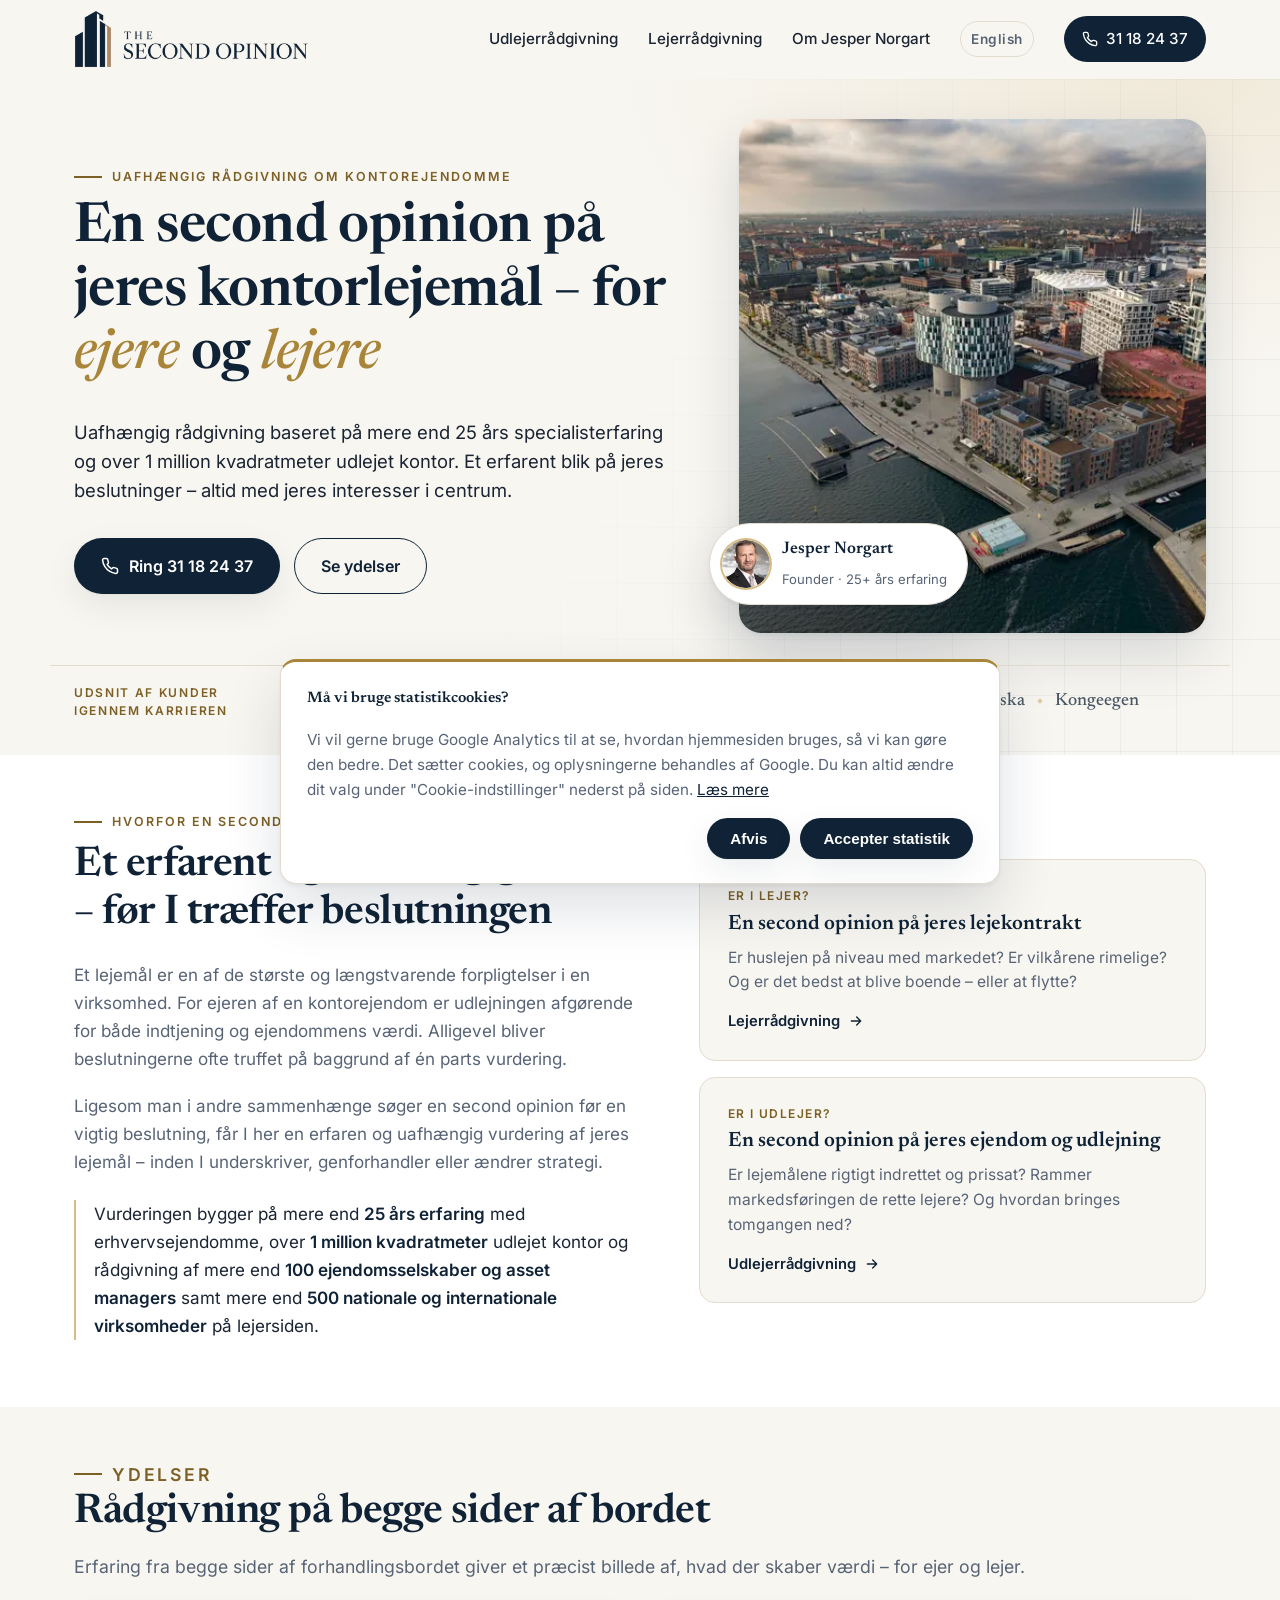
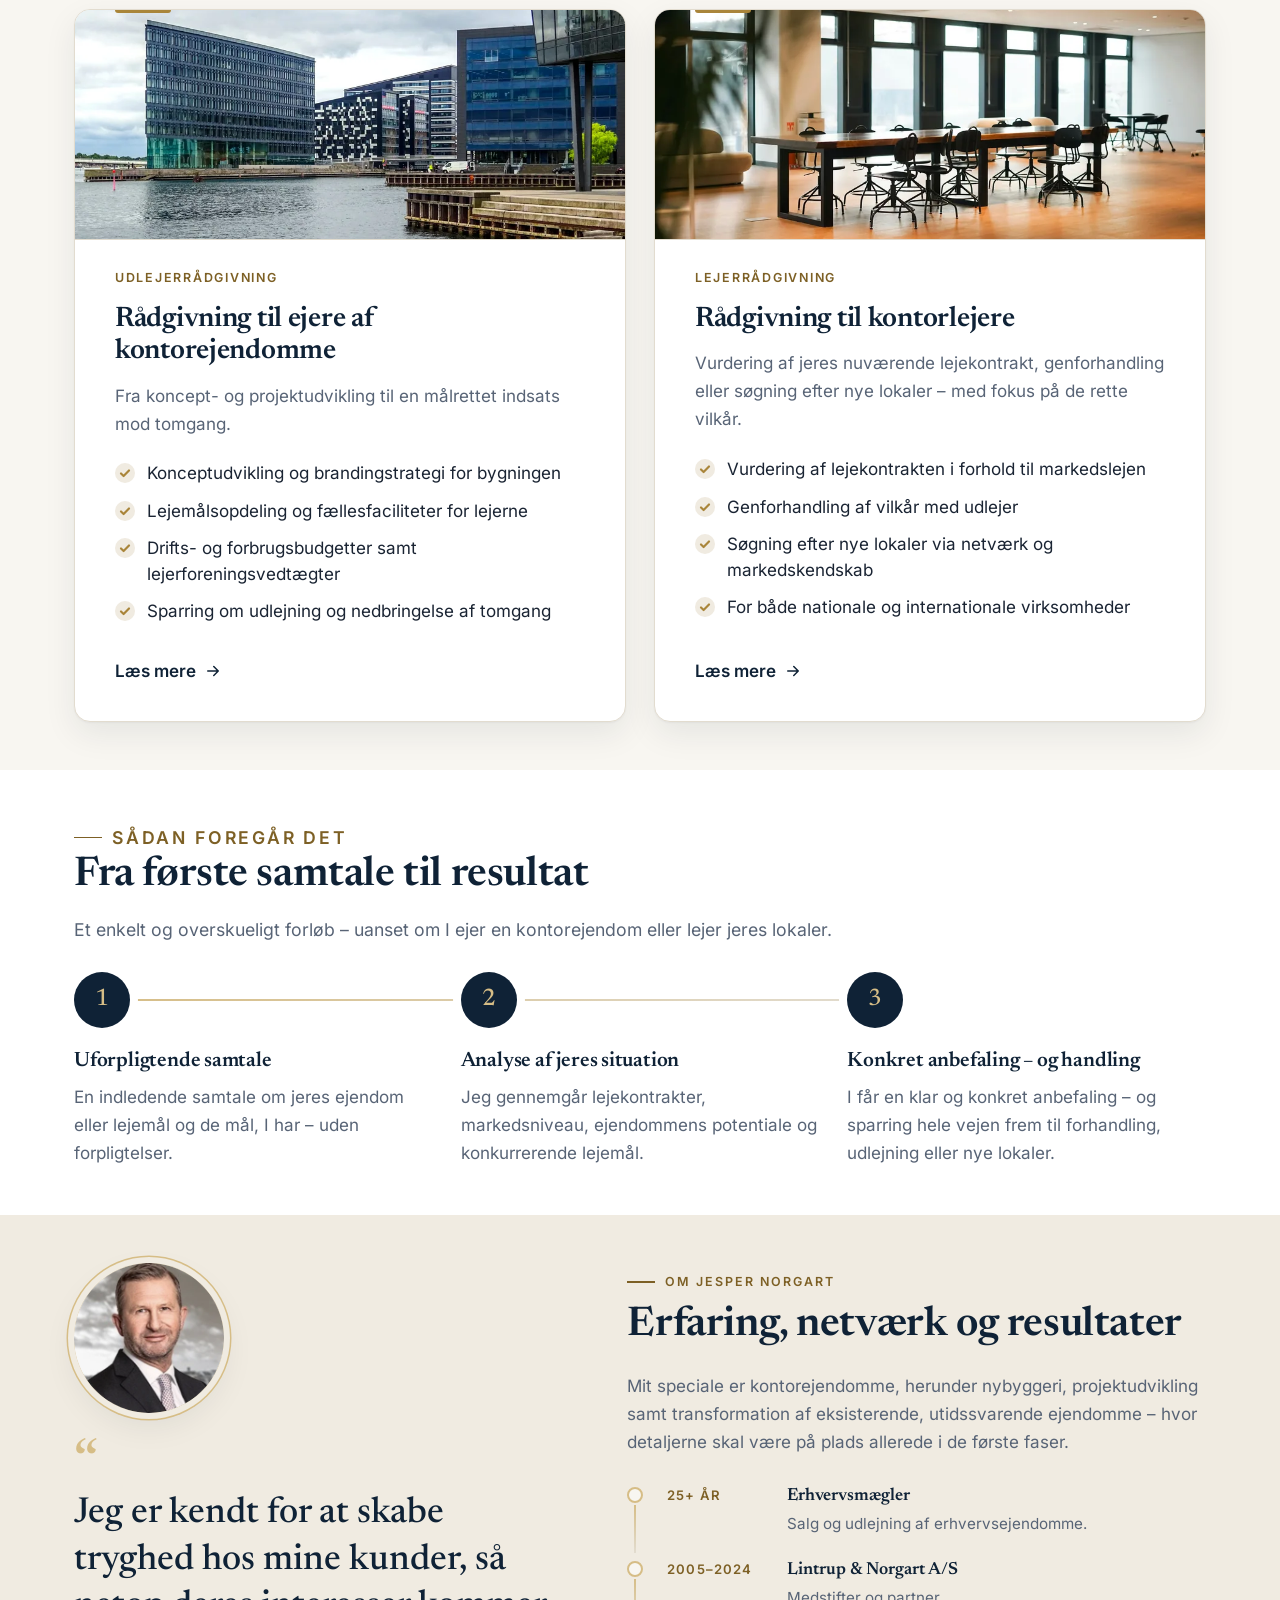
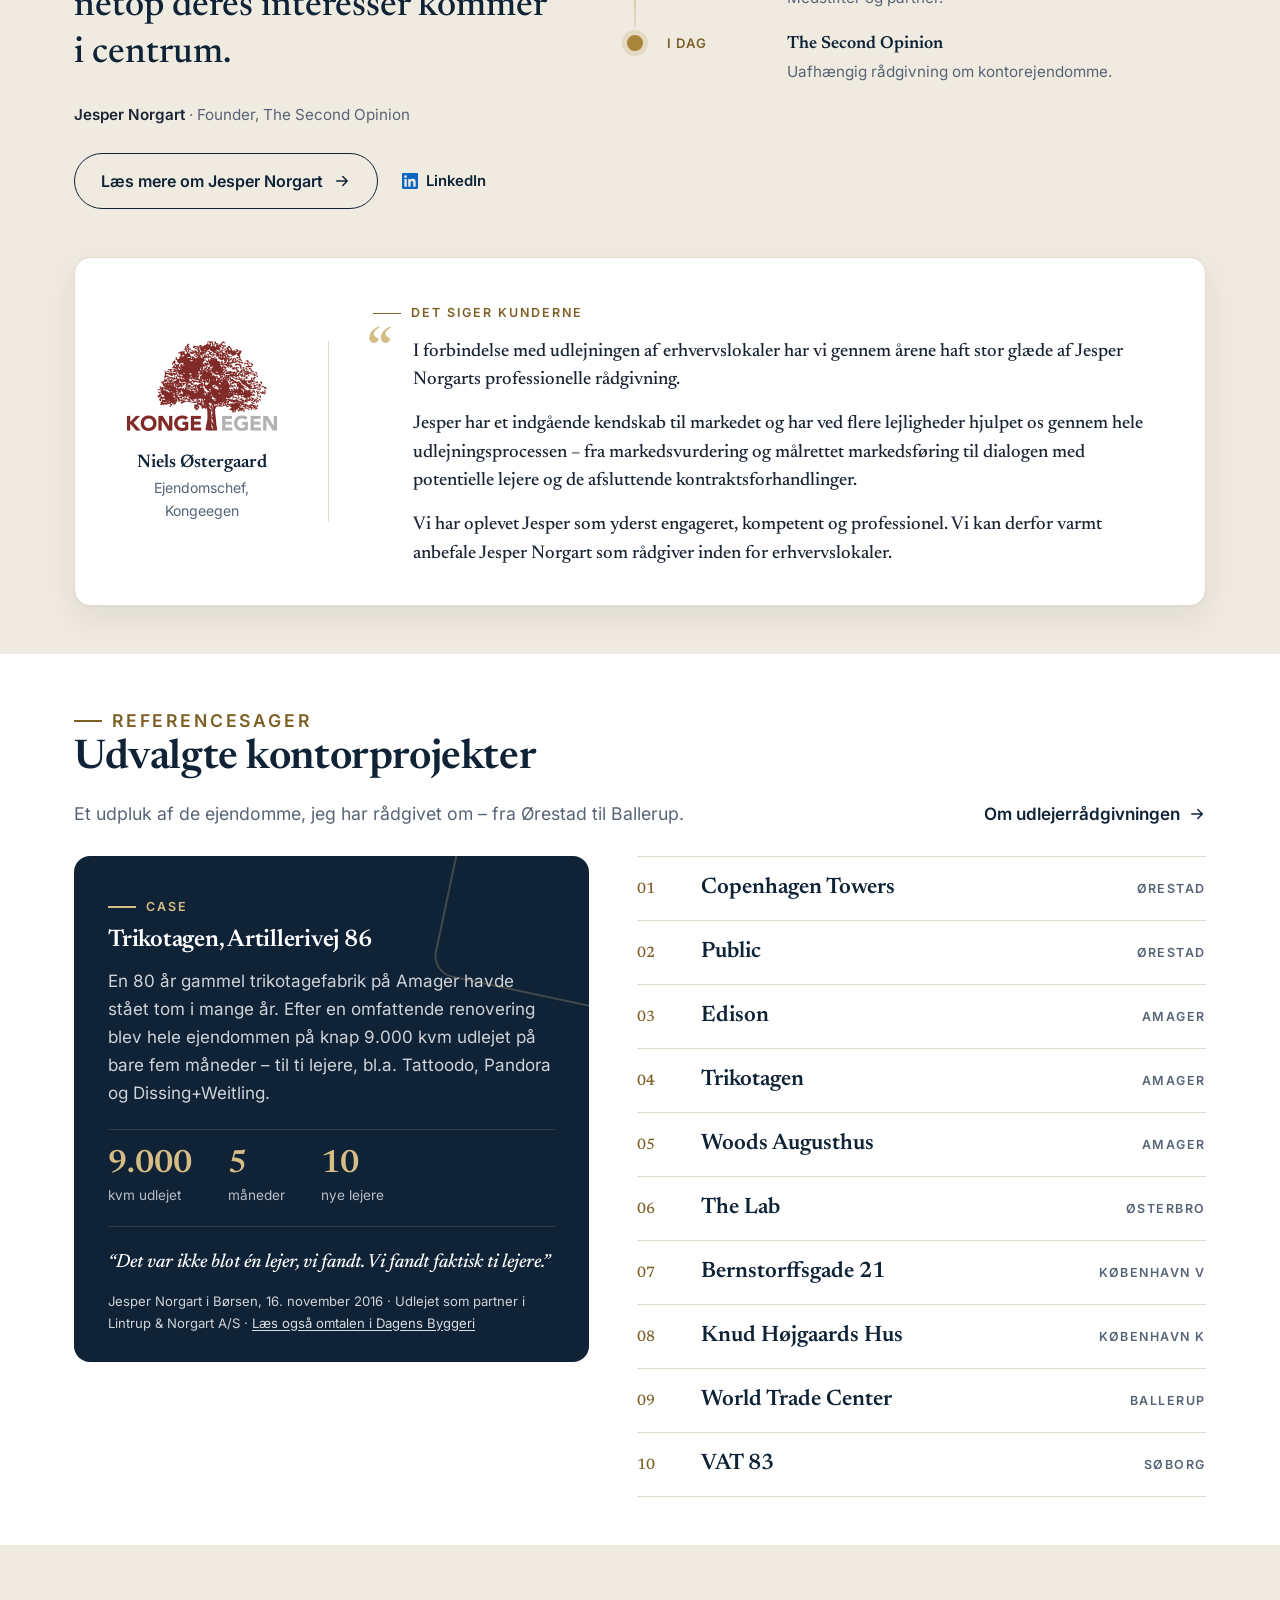
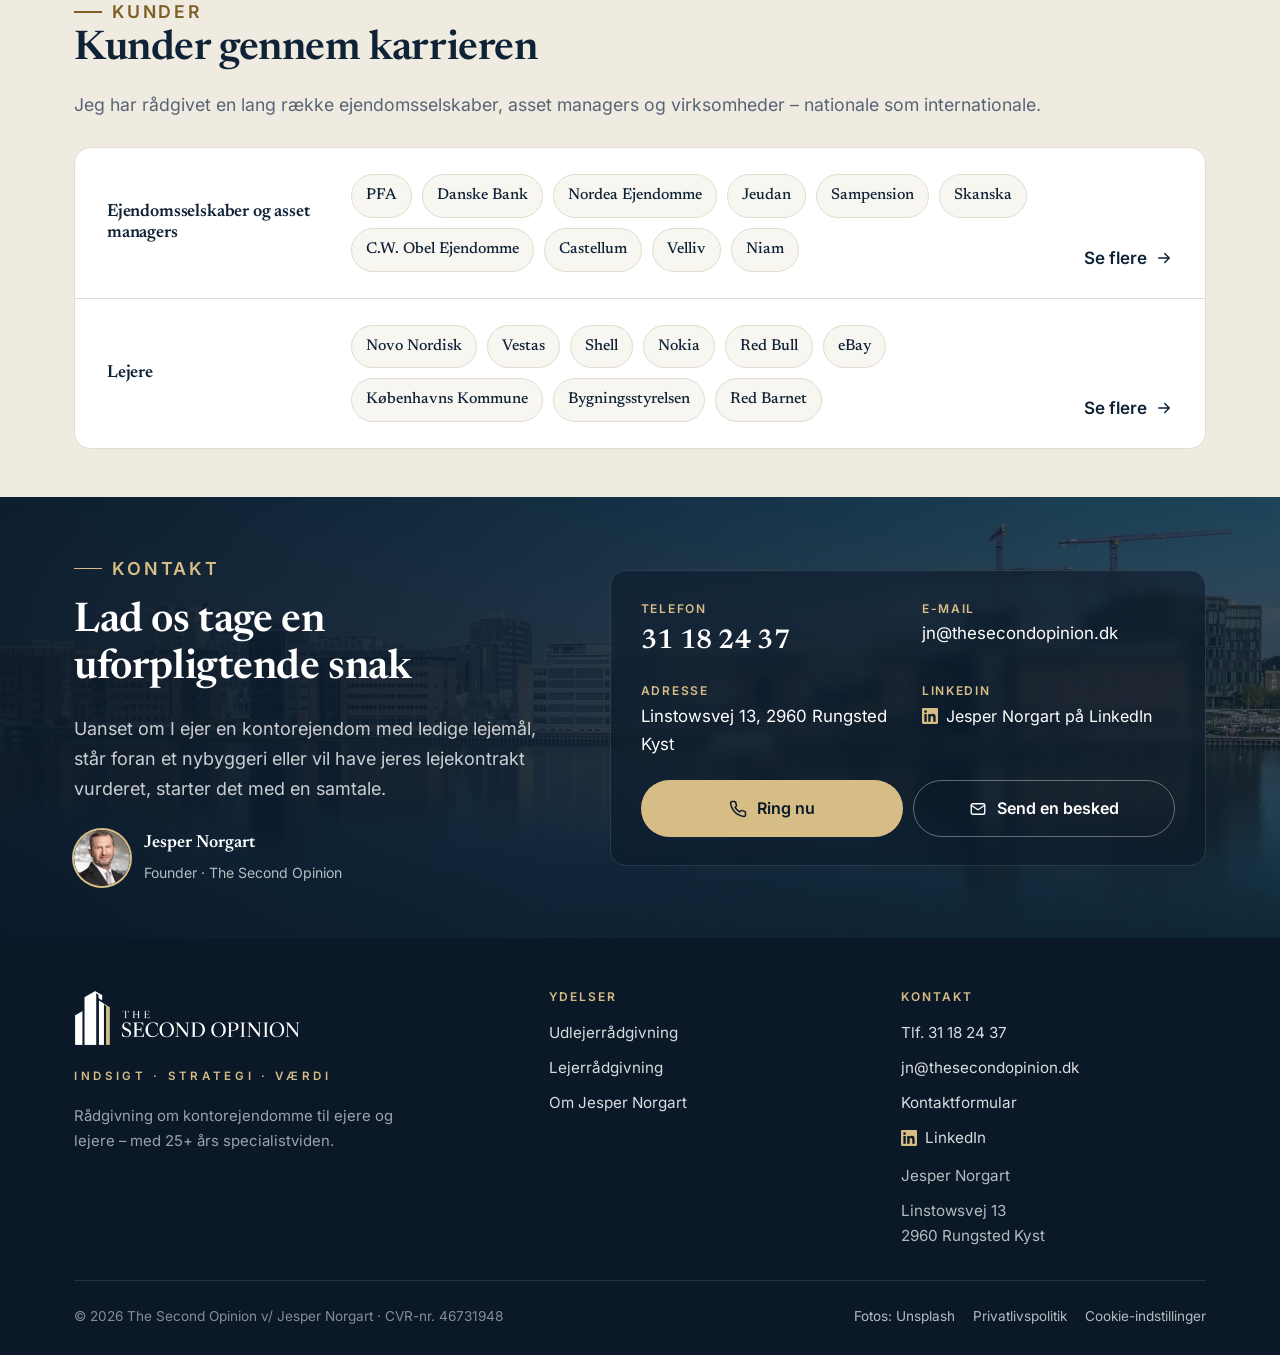
==== commit c7c2797c: "Tilføj 500+ virksomheder rådgivet på lejersiden (DA/EN, llms.txt, schema) Co-Authored-By: Claude Opu" ====
--- a/index.html
+++ b/index.html
@@ -13,7 +13,7 @@
   <meta property="og:title" content="The Second Opinion — Uafhængig rådgivning om kontorejendomme til ejere og lejere" />
   <meta property="og:description" content="Uafhængig rådgivning om kontorejendomme til ejere og lejere. Over 25 års specialisterfaring og mere end 1 million kvadratmeter udlejet kontor – få en second opinion på jeres lejemål." />
   <meta property="og:url" content="https://thesecondopinion.dk/" />
-  <meta property="og:image" content="https://thesecondopinion.dk/assets/og-image-v9.jpg" />
+  <meta property="og:image" content="https://thesecondopinion.dk/assets/og-image-v10.jpg" />
   <meta property="og:image:width" content="1200" />
   <meta property="og:image:height" content="630" />
   <meta name="twitter:card" content="summary_large_image" />
@@ -27,7 +27,7 @@
   <link rel="alternate" hreflang="da" href="https://thesecondopinion.dk/" />
   <link rel="alternate" hreflang="en" href="https://thesecondopinion.dk/en" />
   <link rel="preload" as="image" href="/assets/foto/nordhavn-1600.webp" imagesrcset="/assets/foto/nordhavn-640.webp 640w, /assets/foto/nordhavn-900.webp 900w, /assets/foto/nordhavn-1600.webp 1600w" imagesizes="(max-width: 960px) 92vw, 46vw" fetchpriority="high" />
-  <script type="application/ld+json">{"@context": "https://schema.org", "@graph": [{"@type": "ProfessionalService", "@id": "https://thesecondopinion.dk/#organization", "name": "The Second Opinion", "alternateName": "The Second Opinion v/ Jesper Norgart", "description": "Uafhængig rådgivning om kontorejendomme til ejere og lejere i Danmark – udlejerrådgivning, lejerrådgivning, gennemgang og genforhandling af erhvervslejekontrakter samt søgning efter nye kontorlokaler. Over 25 års specialisterfaring og mere end 1 million kvadratmeter udlejet kontor.", "slogan": "En second opinion på jeres kontorlejemål – for ejere og lejere", "url": "https://thesecondopinion.dk/", "image": "https://thesecondopinion.dk/assets/og-image-v9.jpg", "logo": "https://thesecondopinion.dk/assets/logo.png", "telephone": "+4531182437", "email": "jn@thesecondopinion.dk", "vatID": "DK46731948", "taxID": "46731948", "address": {"@type": "PostalAddress", "streetAddress": "Linstowsvej 13", "postalCode": "2960", "addressLocality": "Rungsted Kyst", "addressCountry": "DK"}, "areaServed": [{"@type": "Country", "name": "Danmark"}, {"@type": "City", "name": "København"}], "availableLanguage": ["da", "en"], "founder": {"@id": "https://thesecondopinion.dk/om-jesper-norgart#jesper-norgart"}, "knowsAbout": ["Kontorejendomme", "Erhvervsudlejning", "Lejerrådgivning", "Udlejerrådgivning", "Erhvervslejekontrakter", "Genforhandling af erhvervslejemål", "Markedsleje for kontor", "Projektudvikling", "Nedbringelse af tomgang"], "hasOfferCatalog": {"@type": "OfferCatalog", "name": "Rådgivning om kontorejendomme", "itemListElement": [{"@type": "Offer", "itemOffered": {"@type": "Service", "name": "Udlejerrådgivning", "url": "https://thesecondopinion.dk/udlejerraadgivning"}}, {"@type": "Offer", "itemOffered": {"@type": "Service", "name": "Lejerrådgivning", "url": "https://thesecondopinion.dk/lejerraadgivning"}}]}}, {"@type": "WebSite", "@id": "https://thesecondopinion.dk/#website", "url": "https://thesecondopinion.dk/", "name": "The Second Opinion", "inLanguage": "da-DK", "publisher": {"@id": "https://thesecondopinion.dk/#organization"}}, {"@type": "Person", "@id": "https://thesecondopinion.dk/om-jesper-norgart#jesper-norgart", "name": "Jesper Norgart", "jobTitle": "Founder", "description": "Rådgiver med speciale i kontorejendomme og over 25 års erfaring med udlejning, projektudvikling og erhvervslejekontrakter. Medstifter og partner i Lintrup & Norgart A/S 2005–2024.", "url": "https://thesecondopinion.dk/om-jesper-norgart", "image": "https://thesecondopinion.dk/assets/jesper-norgart.jpg", "telephone": "+4531182437", "email": "jn@thesecondopinion.dk", "sameAs": ["https://www.linkedin.com/in/norgart"], "worksFor": {"@id": "https://thesecondopinion.dk/#organization"}, "knowsAbout": ["Kontorejendomme", "Erhvervsudlejning", "Lejerrådgivning", "Udlejerrådgivning", "Erhvervslejekontrakter", "Genforhandling af erhvervslejemål", "Markedsleje for kontor", "Projektudvikling", "Nedbringelse af tomgang"]}]}</script>
+  <script type="application/ld+json">{"@context": "https://schema.org", "@graph": [{"@type": "ProfessionalService", "@id": "https://thesecondopinion.dk/#organization", "name": "The Second Opinion", "alternateName": "The Second Opinion v/ Jesper Norgart", "description": "Uafhængig rådgivning om kontorejendomme til ejere og lejere i Danmark – udlejerrådgivning, lejerrådgivning, gennemgang og genforhandling af erhvervslejekontrakter samt søgning efter nye kontorlokaler. Over 25 års specialisterfaring, mere end 1 million kvadratmeter udlejet kontor og rådgivning af mere end 500 virksomheder på lejersiden.", "slogan": "En second opinion på jeres kontorlejemål – for ejere og lejere", "url": "https://thesecondopinion.dk/", "image": "https://thesecondopinion.dk/assets/og-image-v10.jpg", "logo": "https://thesecondopinion.dk/assets/logo.png", "telephone": "+4531182437", "email": "jn@thesecondopinion.dk", "vatID": "DK46731948", "taxID": "46731948", "address": {"@type": "PostalAddress", "streetAddress": "Linstowsvej 13", "postalCode": "2960", "addressLocality": "Rungsted Kyst", "addressCountry": "DK"}, "areaServed": [{"@type": "Country", "name": "Danmark"}, {"@type": "City", "name": "København"}], "availableLanguage": ["da", "en"], "founder": {"@id": "https://thesecondopinion.dk/om-jesper-norgart#jesper-norgart"}, "knowsAbout": ["Kontorejendomme", "Erhvervsudlejning", "Lejerrådgivning", "Udlejerrådgivning", "Erhvervslejekontrakter", "Genforhandling af erhvervslejemål", "Markedsleje for kontor", "Projektudvikling", "Nedbringelse af tomgang"], "hasOfferCatalog": {"@type": "OfferCatalog", "name": "Rådgivning om kontorejendomme", "itemListElement": [{"@type": "Offer", "itemOffered": {"@type": "Service", "name": "Udlejerrådgivning", "url": "https://thesecondopinion.dk/udlejerraadgivning"}}, {"@type": "Offer", "itemOffered": {"@type": "Service", "name": "Lejerrådgivning", "url": "https://thesecondopinion.dk/lejerraadgivning"}}]}}, {"@type": "WebSite", "@id": "https://thesecondopinion.dk/#website", "url": "https://thesecondopinion.dk/", "name": "The Second Opinion", "inLanguage": "da-DK", "publisher": {"@id": "https://thesecondopinion.dk/#organization"}}, {"@type": "Person", "@id": "https://thesecondopinion.dk/om-jesper-norgart#jesper-norgart", "name": "Jesper Norgart", "jobTitle": "Founder", "description": "Rådgiver med speciale i kontorejendomme og over 25 års erfaring med udlejning, projektudvikling og erhvervslejekontrakter. Medstifter og partner i Lintrup & Norgart A/S 2005–2024.", "url": "https://thesecondopinion.dk/om-jesper-norgart", "image": "https://thesecondopinion.dk/assets/jesper-norgart.jpg", "telephone": "+4531182437", "email": "jn@thesecondopinion.dk", "sameAs": ["https://www.linkedin.com/in/norgart"], "worksFor": {"@id": "https://thesecondopinion.dk/#organization"}, "knowsAbout": ["Kontorejendomme", "Erhvervsudlejning", "Lejerrådgivning", "Udlejerrådgivning", "Erhvervslejekontrakter", "Genforhandling af erhvervslejemål", "Markedsleje for kontor", "Projektudvikling", "Nedbringelse af tomgang"]}]}</script>
 </head>
 <body>
   <a class="skip-link" href="#indhold">Spring til indhold</a>
@@ -86,7 +86,7 @@
           <h2 id="why-titel">Et erfarent og uafhængigt blik – før I træffer beslutningen</h2>
           <p>Et lejemål er en af de største og længstvarende forpligtelser i en virksomhed. For ejeren af en kontorejendom er udlejningen afgørende for både indtjening og ejendommens værdi. Alligevel bliver beslutningerne ofte truffet på baggrund af én parts vurdering.</p>
           <p>Ligesom man i andre sammenhænge søger en second opinion før en vigtig beslutning, får I her en erfaren og uafhængig vurdering af jeres lejemål – inden I underskriver, genforhandler eller ændrer strategi.</p>
-          <p class="so-why-proof">Vurderingen bygger på mere end <strong>25 års erfaring</strong> med erhvervsejendomme, over <strong>1 million kvadratmeter</strong> udlejet kontor og rådgivning af mere end <strong>100 ejendomsselskaber og asset managers</strong> – samt nationale og internationale virksomheder på lejersiden.</p>
+          <p class="so-why-proof">Vurderingen bygger på mere end <strong>25 års erfaring</strong> med erhvervsejendomme, over <strong>1 million kvadratmeter</strong> udlejet kontor og rådgivning af mere end <strong>100 ejendomsselskaber og asset managers</strong> samt mere end <strong>500 nationale og internationale virksomheder</strong> på lejersiden.</p>
         </div>
         <div class="so-why-cards">
           <a class="so-why-card reveal" href="/lejerraadgivning">
